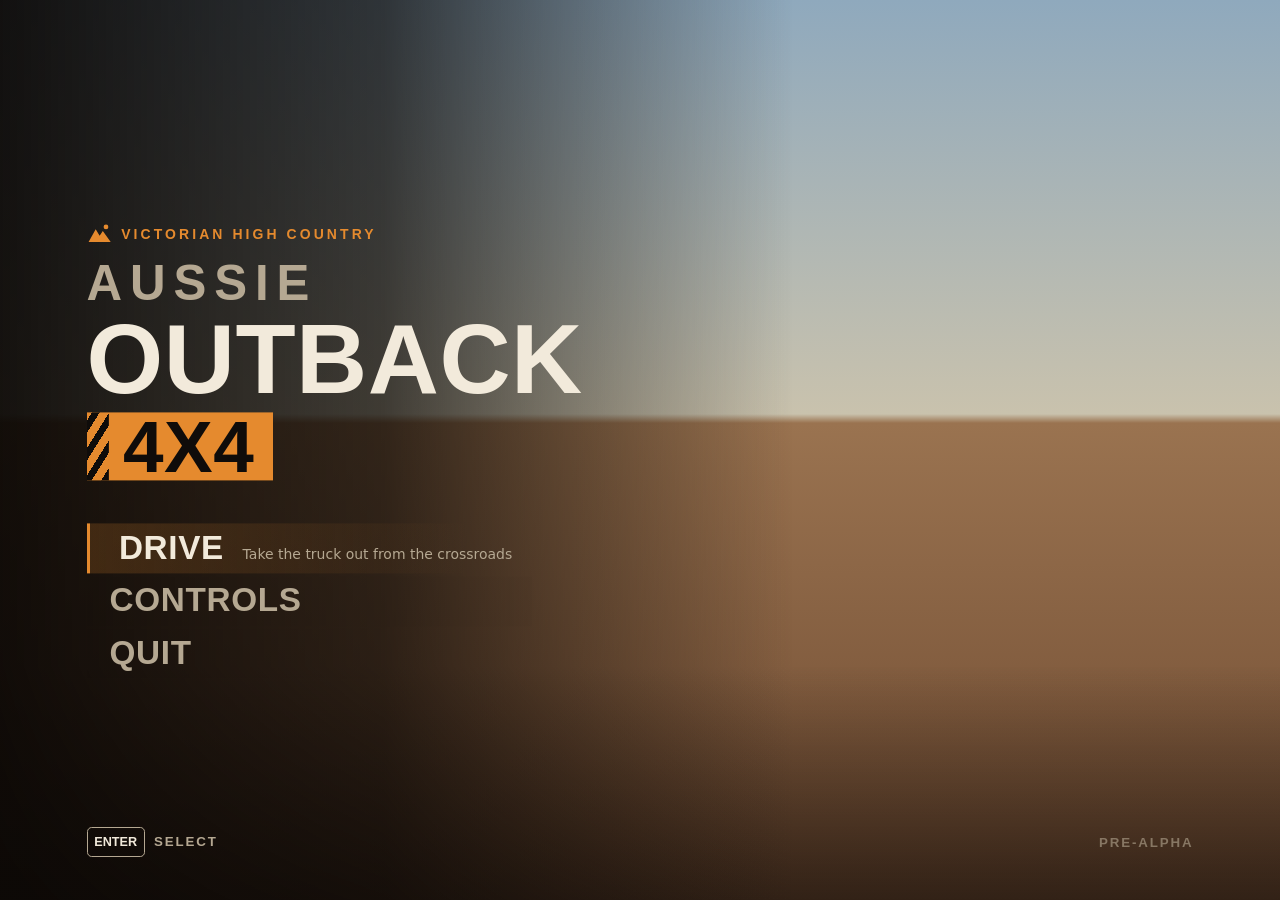
==== ui/index.html @ 50f2c8f3 "Start the Windows game from its program alone, and give the menus' clicks to the game Clicking Drive" ====
<!doctype html>
<html lang="en">
<meta charset="utf-8">
<meta name="viewport" content="width=device-width, initial-scale=1">
<title>Aussie Outback 4x4</title>
<link rel="stylesheet" href="ui.css">

<!-- The game's pages: one document, a section a screen, shown over the scene. The game says
     which screen there is and what the instruments read (ui.js, docs/ui.md). -->
<body data-screen="boot">

<!-- Along the top, over every screen: what is being downloaded, in a browser, where a map
     comes a part at a time. A line across the page that fills, and what it is of. -->
<div id="stream" hidden>
  <i id="stream-bar"></i>
  <p><span class="dot"></span><b id="stream-what"></b><span id="stream-much"></span></p>
</div>

<!-- The title: the game's name and its first menu, down the left, the truck behind. -->
<section class="screen" id="title">
  <div class="scrim scrim-left"></div>
  <div class="column">
    <p class="kicker"><svg class="mark" viewBox="0 0 32 32" aria-hidden="true"><path d="M2 26 L11 10 L16 18 L20 12 L30 26 Z"/><circle cx="24" cy="7" r="3"/></svg>Victorian High Country</p>
    <h1 class="wordmark"><span>Aussie</span><span>Outback</span><b>4x4</b></h1>
    <nav class="menu" data-menu="title">
      <button data-do="start"><span>Drive</span><small>Take the truck out from the crossroads</small></button>
      <button data-open="controls"><span>Controls</span><small>Keys, mouse and controller</small></button>
      <button data-do="quit"><span>Quit</span><small>Back to the desktop</small></button>
    </nav>
  </div>
  <footer class="hints"><span data-hint="accept">Select</span><span class="build">Pre-alpha</span></footer>
</section>

<!-- Driving: the instruments. -->
<section class="screen" id="drive">
  <aside class="panel where" id="where">
    <p class="kicker" id="where-mode">Free roam</p>
    <h2 id="where-title"></h2>
    <dl id="laps" hidden>
      <dt>Lap</dt><dd id="lap-count">1</dd>
      <dt>Time</dt><dd id="lap-time" class="big">-:--.---</dd>
      <dt>Last</dt><dd id="lap-last">-:--.---</dd>
      <dt>Best</dt><dd id="lap-best">-:--.---</dd>
    </dl>
  </aside>

  <aside class="marker" id="marker" hidden>
    <svg id="marker-arrow" viewBox="0 0 24 24" aria-hidden="true"><path d="M12 2 L20 20 L12 15 L4 20 Z"/></svg>
    <div><b id="marker-title"></b><span id="marker-distance"></span></div>
  </aside>
  <button class="banner" id="banner" hidden>
    <b id="banner-title"></b>
    <span><kbd id="banner-key">Enter</kbd><span id="banner-words">Hold to enter, or click here</span></span>
    <i id="banner-hold"></i>
  </button>

  <aside class="tilt" id="tilt">
    <figure>
      <div class="dial"><svg id="pitch-truck" viewBox="-50 -50 100 100" aria-hidden="true">
        <path d="M-34 6 L-34 -8 L-10 -8 L-4 -20 L16 -20 L22 -8 L34 -6 L34 6 Z"/>
        <circle cx="-20" cy="9" r="9"/><circle cx="20" cy="9" r="9"/></svg><i></i></div>
      <figcaption>Pitch <b id="pitch">0°</b></figcaption>
    </figure>
    <figure>
      <div class="dial"><svg id="roll-truck" viewBox="-50 -50 100 100" aria-hidden="true">
        <path d="M-20 4 L-20 -10 L-14 -24 L14 -24 L20 -10 L20 4 Z"/>
        <rect x="-28" y="-2" width="10" height="20" rx="3"/><rect x="18" y="-2" width="10" height="20" rx="3"/></svg><i></i></div>
      <figcaption>Roll <b id="roll">0°</b></figcaption>
    </figure>
  </aside>

  <aside class="dash" id="dash">
    <div class="lamps">
      <span id="lamp-abs">ABS</span><span id="lamp-tc">TC</span><span id="lamp-hdc">HDC</span>
    </div>
    <div class="readout">
      <div class="gear" id="gear">N</div>
      <div class="speed"><b id="speed">0</b><span>km/h</span></div>
    </div>
    <div class="revs" id="revs"></div>
    <div class="driveline" id="driveline">
      <span class="range"><i data-range="2H">2H</i><i data-range="4H">4H</i><i data-range="4L">4L</i></span>
      <span class="lock" id="lock-front">F diff</span>
      <span class="lock" id="lock-rear">R diff</span>
      <span class="lock" id="tyres">Tyres down</span>
    </div>
  </aside>
</section>

<!-- Paused. -->
<section class="screen" id="pause">
  <div class="scrim scrim-full"></div>
  <div class="column">
    <p class="kicker" id="pause-map"></p>
    <h1 class="heading">Paused</h1>
    <nav class="menu" data-menu="pause">
      <button data-do="resume"><span>Resume</span></button>
      <button data-do="restart"><span>Restart</span><small>Back to where this map starts</small></button>
      <button data-do="hub" id="pause-hub"><span>Back to the crossroads</span><small>Leave this map</small></button>
      <button data-open="controls"><span>Controls</span></button>
      <button data-do="title"><span>Quit to title</span></button>
    </nav>
  </div>
  <footer class="hints"><span data-hint="accept">Select</span><span data-hint="back">Resume</span></footer>
</section>

<!-- Stopped at a trailhead: its map, and what to drive it for. -->
<section class="screen" id="offer">
  <div class="scrim scrim-full"></div>
  <article class="card">
    <img class="art" id="offer-art" alt="">
    <p class="kicker">Trailhead</p>
    <h1 class="heading" id="offer-title"></h1>
    <p class="about" id="offer-about"></p>
    <dl class="facts">
      <div><dt>Track</dt><dd id="offer-kind">-</dd></div>
      <div><dt>Length</dt><dd id="offer-length">-</dd></div>
      <div><dt>Best lap</dt><dd id="offer-best">-:--.---</dd></div>
    </dl>
    <div id="offer-built">
      <div class="choice"><span>Time</span><nav class="chips" data-row id="offer-times"></nav></div>
      <div class="choice"><span>Weather</span><nav class="chips" data-row id="offer-weathers"></nav></div>
      <nav class="tiles" data-row data-first>
        <button data-do="roam"><span>Free roam</span><small>No clock. The track, and the bush round it, at your own pace.</small></button>
        <button data-do="laps"><span>Timed laps</span><small>From the start line, against your best.</small></button>
      </nav>
    </div>
    <p class="unbuilt" id="offer-unbuilt" hidden>This track is still being cut. Check back soon.</p>
    <nav class="menu small" data-menu="offer-leave">
      <button data-do="leave"><span>Drive on</span></button>
    </nav>
  </article>
  <footer class="hints"><span data-hint="accept">Select</span><span data-hint="back">Drive on</span></footer>
</section>

<!-- Keys and buttons: opened from the title and from the pause menu. -->
<section class="screen" id="controls">
  <div class="scrim scrim-full"></div>
  <article class="card wide">
    <p class="kicker">How to drive it</p>
    <h1 class="heading">Controls</h1>
    <table>
      <thead><tr><th></th><th>Keyboard and mouse</th><th>Controller</th></tr></thead>
      <tbody>
        <tr><td>Throttle, brake</td><td><kbd>W</kbd> <kbd>S</kbd></td><td><kbd>R2</kbd> <kbd>L2</kbd></td></tr>
        <tr><td>Steer</td><td><kbd>A</kbd> <kbd>D</kbd></td><td>Left stick</td></tr>
        <tr><td>Handbrake</td><td><kbd>Space</kbd></td><td><kbd>○</kbd></td></tr>
        <tr><td>Gear up, down</td><td><kbd>E</kbd> <kbd>Q</kbd></td><td><kbd>R1</kbd> <kbd>L1</kbd></td></tr>
        <tr><td>2H, 4H, 4L</td><td><kbd>T</kbd></td><td><kbd>□</kbd></td></tr>
        <tr><td>Diff locks</td><td><kbd>G</kbd></td><td><kbd>✕</kbd></td></tr>
        <tr><td>Air the tyres down, up</td><td><kbd>Y</kbd></td><td>D-pad up</td></tr>
        <tr><td>Look round</td><td>Click, then the mouse</td><td>Right stick</td></tr>
        <tr><td>Change view</td><td><kbd>C</kbd></td><td><kbd>Share</kbd></td></tr>
        <tr><td>Back on the track</td><td><kbd>R</kbd></td><td><kbd>△</kbd></td></tr>
        <tr><td>Pause</td><td><kbd>Esc</kbd></td><td><kbd>Options</kbd></td></tr>
      </tbody>
    </table>
    <nav class="menu small" data-menu="controls">
      <button data-close="controls"><span>Back</span></button>
    </nav>
  </article>
  <footer class="hints"><span data-hint="back">Back</span></footer>
</section>

<!-- A map being read. -->
<section class="screen" id="loading">
  <img class="art" id="loading-art" alt="">
  <div class="scrim scrim-left"></div>
  <div class="column">
    <p class="kicker" id="loading-kicker">Heading out to</p>
    <h1 class="heading" id="loading-title"></h1>
    <p class="facts-line" id="loading-facts"></p>
    <div class="tread"><i></i></div>
    <p class="tip"><b id="loading-tip-head">Bush sense</b><span id="loading-tip"></span></p>
  </div>
  <footer class="hints"><span class="build" id="loading-foot">Loading</span></footer>
</section>

<script src="ui.js"></script>
</body>
</html>
---- ui/ui.css ----
/* The game's pages: how each screen looks. Red earth, ochre and bone on warm black, set in a
   condensed road-sign face. Sizes are in rem, and a rem follows the window's height, so the
   instruments are the same share of the picture at any size. */
:root {
  --ink: #0f0c0a;
  --panel: rgba(17, 13, 10, 0.78);
  --bone: #f2eadb;
  --dust: #b5a892;
  --ochre: #e58a2e;
  --clay: #c2461f;
  --gum: #a9bda4;
  --line: rgba(242, 234, 219, 0.16);
  --sign: "Bahnschrift", "DIN Alternate", "Oswald", "Arial Narrow", "Segoe UI", sans-serif;
  --text: "Segoe UI", system-ui, -apple-system, "Helvetica Neue", sans-serif;
  font-size: clamp(11px, 1.48vh, 22px);
}

* { box-sizing: border-box; }
html, body { height: 100%; margin: 0; background: transparent; overflow: hidden; }
body {
  color: var(--bone);
  font: 400 1rem/1.45 var(--text);
  -webkit-font-smoothing: antialiased;
  user-select: none;
  cursor: default;
}
/* A browser with nothing under the pages: something to see them against. */
body.mock { background: linear-gradient(#8fa9bd 0%, #c9c2ad 46%, #9a7350 47%, #6e4a31 100%); }

h1, h2, p, dl, dd, figure { margin: 0; }
/* A button is never quite see-through: where the page shows nothing at all, a click goes to
   the game under it and not to the page. */
button { font: inherit; color: inherit; background: rgba(0, 0, 0, 0.02); border: 0; padding: 0; text-align: left; cursor: pointer; }
[hidden] { display: none !important; }

/* ---- Along the top: what is being downloaded. A line that fills, and a label under its
   right-hand end. Still while nothing is coming, and gone a moment after. */
#stream { position: fixed; left: 0; right: 0; top: 0; z-index: 10; pointer-events: none; }
#stream i { display: block; height: 0.45rem; width: 0; background: var(--ochre); transition: width 0.3s ease-out;
  box-shadow: 0 0 0.8rem rgba(229, 138, 46, 0.7); }
#stream.busy i { background: linear-gradient(90deg, var(--ochre) 0%, #ffd9a8 50%, var(--ochre) 100%) 0 0 / 14rem 100%;
  animation: flow 1.1s linear infinite; }
@keyframes flow { to { background-position: 14rem 0; } }
#stream p { position: absolute; right: 2.6rem; top: 1.1rem; display: flex; align-items: center; gap: 0.7rem; padding: 0.6rem 1.1rem;
  background: var(--panel); border-left: 0.3rem solid var(--ochre);
  font: 600 1rem/1 var(--sign); letter-spacing: 0.14em; text-transform: uppercase; color: var(--dust); }
#stream b { color: var(--bone); font-weight: 700; }
#stream .dot { width: 0.55rem; height: 0.55rem; border-radius: 50%; background: var(--dust); }
#stream.busy .dot { background: var(--ochre); animation: pulse 0.9s ease-in-out infinite; }
@keyframes pulse { 50% { opacity: 0.35; } }
/* On the loading screen the label is under the title, where it is looked for. */
body[data-screen="loading"] #stream p { right: auto; left: 6.5rem; top: auto; bottom: 3.2rem; position: fixed; background: none; padding: 0;
  font-size: 1rem; }

/* ---- Screens: one shown at a time, each fading in. */
.screen { position: fixed; inset: 0; display: none; }
body[data-screen="title"] #title,
body[data-screen="drive"] #drive,
body[data-screen="pause"] #pause,
body[data-screen="offer"] #offer,
body[data-screen="controls"] #controls,
body[data-screen="loading"] #loading { display: block; animation: arrive 0.28s ease-out both; }
@keyframes arrive { from { opacity: 0; } to { opacity: 1; } }
@media (prefers-reduced-motion: reduce) { * { animation: none !important; transition: none !important; } }
/* For a picture of a screen: nothing fades in. */
body.still * { animation: none !important; transition: none !important; }

.scrim { position: absolute; inset: 0; }
.scrim-left { background:
  linear-gradient(90deg, rgba(10, 7, 5, 0.94) 0%, rgba(10, 7, 5, 0.72) 30%, rgba(10, 7, 5, 0) 62%),
  linear-gradient(0deg, rgba(10, 7, 5, 0.6) 0%, rgba(10, 7, 5, 0) 26%); }
.scrim-full { background: rgba(10, 7, 5, 0.78); }

.column { position: absolute; left: 6.5rem; top: 50%; transform: translateY(-50%); width: min(44rem, 80vw); }

/* ---- Lettering. */
.kicker {
  font: 600 1.05rem/1 var(--sign); letter-spacing: 0.22em; text-transform: uppercase; color: var(--ochre);
  display: flex; align-items: center; gap: 0.7rem;
}
.mark { width: 1.9rem; height: 1.9rem; fill: var(--ochre); }
.heading {
  font: 700 4.6rem/0.95 var(--sign); font-stretch: 75%; letter-spacing: 0.01em; text-transform: uppercase;
  margin-top: 0.9rem;
}
.wordmark {
  font: 700 7.4rem/0.86 var(--sign); font-stretch: 75%; text-transform: uppercase; letter-spacing: 0.005em;
  margin: 1.2rem 0 3.2rem; display: grid; justify-items: start;
}
.wordmark span:first-child { font-size: 0.5em; letter-spacing: 0.16em; color: var(--dust); margin-bottom: 0.25em; }
/* The 4x4: a plate, with a strip of tread down its side. */
.wordmark b {
  margin-top: 0.14em; padding: 0.06em 0.26em 0.02em 0.5em; font-size: 0.74em; color: var(--ink);
  background:
    repeating-linear-gradient(-58deg, var(--ink) 0 0.09em, transparent 0.09em 0.2em) left / 0.3em 100% no-repeat,
    var(--ochre);
}

/* ---- Menus: a list down the page. The one in hand has the bar. */
.menu { display: grid; gap: 0.2rem; justify-items: start; }
.menu button {
  position: relative; display: flex; align-items: baseline; gap: 1.4rem;
  padding: 0.5rem 1.6rem 0.5rem 1.5rem; min-width: 22rem;
  border-left: 0.3rem solid transparent; transition: padding 0.12s ease-out, background 0.12s ease-out;
}
.menu button span { font: 700 2.5rem/1.1 var(--sign); font-stretch: 75%; text-transform: uppercase; letter-spacing: 0.02em; color: var(--dust); }
.menu button small { font-size: 1.05rem; color: var(--dust); opacity: 0; transition: opacity 0.12s; }
.menu button.held { border-left-color: var(--ochre); padding-left: 2.2rem;
  background: linear-gradient(90deg, rgba(229, 138, 46, 0.2), rgba(229, 138, 46, 0) 85%); }
.menu button.held span { color: var(--bone); }
.menu button.held small { opacity: 1; }
.menu.small { margin-top: 2rem; }
.menu.small button { min-width: 0; }
.menu.small button span { font-size: 1.6rem; }

/* What works the menu, along the bottom. */
.hints {
  position: absolute; left: 6.5rem; right: 6.5rem; bottom: 3.2rem; display: flex; gap: 2.4rem; align-items: center;
  font: 600 1rem/1 var(--sign); letter-spacing: 0.14em; text-transform: uppercase; color: var(--dust);
}
.hints span[data-hint]::before {
  content: attr(data-key); display: inline-grid; place-items: center; min-width: 2.1rem; height: 2.1rem;
  padding: 0 0.5rem; margin-right: 0.7rem; border: 1px solid var(--dust); border-radius: 0.35rem;
  color: var(--bone); letter-spacing: 0; font-size: 0.95rem;
}
body.pad .hints span[data-hint]::before { border-radius: 50%; padding: 0; }
.hints .build { margin-left: auto; opacity: 0.6; }

/* ---- Driving: panels in the corners, nothing in the middle of the road. */
.panel { background: var(--panel); border-left: 0.3rem solid var(--ochre); }
#drive .panel, .tilt, .dash, .marker, .banner { position: absolute; }

.where { left: 2.6rem; top: 2.4rem; padding: 1rem 1.5rem 1.1rem 1.3rem; min-width: 17rem; }
.where .kicker { font-size: 0.85rem; }
.where h2 { font: 700 1.75rem/1.15 var(--sign); font-stretch: 75%; text-transform: uppercase; margin-top: 0.35rem; }
.where dl { display: grid; grid-template-columns: auto 1fr; gap: 0.15rem 1.4rem; margin-top: 0.8rem; align-items: baseline;
  font-variant-numeric: tabular-nums; }
.where dt { font: 600 0.85rem/1 var(--sign); letter-spacing: 0.16em; text-transform: uppercase; color: var(--dust); }
.where dd { font: 600 1.3rem/1.25 var(--sign); text-align: right; }
.where dd.big { font-size: 2.3rem; font-weight: 700; }
.where dd.off { color: var(--clay); }

/* The way to the nearest trailhead: an arrow that turns to it, and how far. */
.marker { top: 2.4rem; left: 50%; transform: translateX(-50%); display: flex; align-items: center; gap: 0.9rem;
  padding: 0.55rem 1.3rem 0.55rem 0.9rem; background: var(--panel); border-bottom: 0.2rem solid var(--ochre); }
.marker svg { width: 1.9rem; height: 1.9rem; fill: var(--ochre); transition: transform 0.15s linear; }
.marker b { display: block; font: 700 1.2rem/1.1 var(--sign); font-stretch: 75%; text-transform: uppercase; letter-spacing: 0.03em; }
.marker span { font: 600 0.9rem/1 var(--sign); letter-spacing: 0.14em; color: var(--dust); }
/* In a trailhead's ring: what it leads to, and how to take it. The bar fills as the button
   is held. */
.banner { top: 2.4rem; left: 50%; transform: translateX(-50%); min-width: 26rem; padding: 0.9rem 1.8rem 1.1rem;
  text-align: center; background: var(--panel); border-top: 0.3rem solid var(--ochre); overflow: hidden; }
.banner b { display: block; font: 700 1.9rem/1.1 var(--sign); font-stretch: 75%; text-transform: uppercase; letter-spacing: 0.02em; }
.banner > span { display: inline-flex; align-items: center; gap: 0.6rem; margin-top: 0.5rem;
  font: 600 0.95rem/1 var(--sign); letter-spacing: 0.14em; text-transform: uppercase; color: var(--dust); }
.banner kbd { margin: 0; }
body.pad .banner kbd { border-radius: 50%; padding: 0; }
.banner i { position: absolute; left: 0; bottom: 0; height: 0.3rem; width: 0; background: var(--ochre); }
.banner:hover, .banner.over { background: rgba(60, 36, 16, 0.9); }

/* The inclinometer: the truck from the side and from behind, tipped as it is. */
.tilt { left: 2.6rem; bottom: 2.4rem; display: flex; gap: 1.1rem; }
.tilt figure { text-align: center; }
.dial { position: relative; width: 7.4rem; height: 7.4rem; border-radius: 50%; background: var(--panel);
  border: 1px solid var(--line); overflow: hidden; }
.dial svg { position: absolute; inset: 0.9rem; fill: var(--bone); transition: transform 0.12s linear; }
.dial i { position: absolute; left: 0.7rem; right: 0.7rem; top: 50%; border-top: 1px dashed var(--line); }
.tilt figure.steep .dial { border-color: var(--clay); }
.tilt figure.steep svg { fill: var(--clay); }
.tilt figcaption { margin-top: 0.45rem; font: 600 0.85rem/1 var(--sign); letter-spacing: 0.16em; text-transform: uppercase; color: var(--dust); }
.tilt figcaption b { color: var(--bone); font-variant-numeric: tabular-nums; margin-left: 0.3rem; }

/* The dashboard. */
.dash { right: 2.6rem; bottom: 2.4rem; width: 29rem; padding: 1rem 1.3rem 1.1rem; background: var(--panel);
  border-right: 0.3rem solid var(--ochre); }
.lamps { display: flex; gap: 0.5rem; justify-content: flex-end; height: 1.5rem; }
.lamps span { font: 700 0.8rem/1.5rem var(--sign); letter-spacing: 0.12em; padding: 0 0.55rem; color: rgba(242, 234, 219, 0.22);
  border: 1px solid var(--line); }
.lamps span.on { color: var(--ink); background: var(--ochre); border-color: var(--ochre); }
.readout { display: flex; align-items: flex-end; justify-content: space-between; margin-top: 0.2rem; }
.gear { width: 4.4rem; height: 4.4rem; display: grid; place-items: center; border: 0.18rem solid var(--bone);
  font: 700 3rem/1 var(--sign); margin-bottom: 0.7rem; }
.speed { text-align: right; line-height: 1; }
.speed b { font: 700 6.6rem/0.9 var(--sign); font-stretch: 75%; font-variant-numeric: tabular-nums; }
.speed span { display: block; font: 600 0.85rem/1 var(--sign); letter-spacing: 0.2em; text-transform: uppercase; color: var(--dust); margin-top: 0.2rem; }
/* The revs: a row of bars, the last few red. */
.revs { display: grid; grid-template-columns: repeat(28, 1fr); gap: 0.16rem; height: 1.1rem; margin-top: 0.9rem; }
.revs i { background: rgba(242, 234, 219, 0.14); transform: skewX(-14deg); }
.revs i.lit { background: var(--bone); }
.revs i.red { background: rgba(194, 70, 31, 0.36); }
.revs i.red.lit { background: var(--clay); }
.driveline { display: flex; gap: 0.45rem; margin-top: 0.9rem; flex-wrap: wrap; }
.driveline .range { display: flex; border: 1px solid var(--line); }
.driveline i { font: 700 0.95rem/1.7rem var(--sign); font-style: normal; padding: 0 0.6rem; color: rgba(242, 234, 219, 0.3); }
.driveline i.on { color: var(--ink); background: var(--bone); }
.driveline .lock { font: 600 0.8rem/1.7rem var(--sign); letter-spacing: 0.1em; text-transform: uppercase; padding: 0 0.6rem;
  color: rgba(242, 234, 219, 0.24); border: 1px solid var(--line); }
.driveline .lock.on { color: var(--ink); background: var(--gum); border-color: var(--gum); }

/* ---- Cards: the trailhead's offer, and the controls. */
.card { position: absolute; left: 50%; top: 50%; transform: translate(-50%, -50%); width: min(58rem, 88vw);
  padding: 2.2rem 3rem 2rem; background: rgba(17, 13, 10, 0.92); border-top: 0.35rem solid var(--ochre); }
/* A map's picture, across the top of its card. */
.card .art { display: block; width: calc(100% + 6rem); height: 13rem; margin: -2.2rem -3rem 1.6rem; object-fit: cover; }
.art.none { display: none; }
.card.wide { width: min(64rem, 92vw); }
.about { margin-top: 1rem; max-width: 46rem; font-size: 1.2rem; color: var(--dust); }
.facts { display: flex; gap: 3rem; margin-top: 1.7rem; padding: 1.1rem 0; border-top: 1px solid var(--line); border-bottom: 1px solid var(--line); }
.facts dt { font: 600 0.8rem/1 var(--sign); letter-spacing: 0.18em; text-transform: uppercase; color: var(--dust); }
.facts dd { font: 700 1.7rem/1.2 var(--sign); font-stretch: 75%; margin-top: 0.4rem; font-variant-numeric: tabular-nums; }
/* What a track is driven in: a row of choices, one of them picked. */
.choice { display: flex; align-items: center; gap: 1.4rem; margin-top: 1.1rem; }
.choice > span { width: 6.5rem; font: 600 0.8rem/1 var(--sign); letter-spacing: 0.18em; text-transform: uppercase; color: var(--dust); }
.chips { display: flex; gap: 0.5rem; }
.chips button { padding: 0.5rem 1.1rem; border: 1px solid var(--line);
  font: 700 1.15rem/1 var(--sign); font-stretch: 75%; letter-spacing: 0.06em; text-transform: uppercase; color: var(--dust); }
.chips button.picked { color: var(--ink); background: var(--bone); border-color: var(--bone); }
.chips button.held { border-color: var(--ochre); box-shadow: 0 0 0 0.12rem var(--ochre); }
.tiles { display: grid; grid-template-columns: 1fr 1fr; gap: 1.1rem; margin-top: 1.6rem; }
.tiles button { padding: 1.4rem 1.5rem 1.5rem; border: 1px solid var(--line); border-bottom: 0.3rem solid transparent;
  transition: background 0.12s, border-color 0.12s, transform 0.12s; }
.tiles button span { display: block; font: 700 2.3rem/1 var(--sign); font-stretch: 75%; text-transform: uppercase; color: var(--dust); }
.tiles button small { display: block; margin-top: 0.6rem; font-size: 1.05rem; color: var(--dust); }
.tiles button.held { background: rgba(229, 138, 46, 0.16); border-color: var(--ochre); transform: translateY(-0.15rem); }
.tiles button.held span { color: var(--bone); }
.unbuilt { margin-top: 1.8rem; padding: 1.2rem 1.4rem; border: 1px dashed var(--line); font-size: 1.2rem; color: var(--dust); }

table { width: 100%; border-collapse: collapse; margin-top: 1.6rem; font-size: 1.1rem; }
th { text-align: left; padding: 0 0 0.7rem; font: 600 0.8rem/1 var(--sign); letter-spacing: 0.18em; text-transform: uppercase; color: var(--dust); }
td { padding: 0.48rem 0; border-top: 1px solid var(--line); }
td:first-child { color: var(--dust); width: 34%; }
kbd { display: inline-grid; place-items: center; min-width: 2rem; height: 1.9rem; padding: 0 0.5rem; margin-right: 0.2rem;
  font: 600 0.95rem/1 var(--text); color: var(--bone); border: 1px solid var(--dust); border-radius: 0.3rem; }

/* ---- Loading: nothing under it, so it is its own picture: the map's, drifting slowly, or
   failing that the lines of a map. */
#loading { overflow: hidden; background:
  radial-gradient(120% 90% at 78% 30%, rgba(194, 70, 31, 0.34), transparent 60%),
  repeating-radial-gradient(circle at 82% 24%, transparent 0 2.6rem, rgba(242, 234, 219, 0.045) 2.6rem 2.7rem),
  var(--ink); }
#loading .art { position: absolute; inset: 0; width: 100%; height: 100%; object-fit: cover;
  animation: drift 24s ease-out both; }
@keyframes drift { from { transform: scale(1.02); } to { transform: scale(1.16) translate(-1.5%, -1%); } }
#loading .scrim-left { background:
  linear-gradient(90deg, rgba(10, 7, 5, 0.96) 0%, rgba(10, 7, 5, 0.8) 34%, rgba(10, 7, 5, 0.1) 72%),
  linear-gradient(0deg, rgba(10, 7, 5, 0.85) 0%, rgba(10, 7, 5, 0) 30%); }
#loading .heading { font-size: 6rem; }
.facts-line { margin-top: 1rem; font: 600 1.05rem/1 var(--sign); letter-spacing: 0.2em; text-transform: uppercase; color: var(--dust); }
.tread { width: 22rem; height: 0.7rem; margin-top: 2.2rem; overflow: hidden; background: rgba(242, 234, 219, 0.1); }
.tread i { display: block; height: 100%; width: 200%;
  background: repeating-linear-gradient(-58deg, var(--ochre) 0 0.5rem, transparent 0.5rem 1rem);
  animation: roll 0.7s linear infinite; }
@keyframes roll { to { transform: translateX(-1.18rem); } }
#loading.stuck .tread { visibility: hidden; }
.tip { margin-top: 2rem; max-width: 34rem; padding-left: 1.1rem; border-left: 0.2rem solid var(--ochre); font-size: 1.15rem; color: var(--bone); }
.tip b { display: block; margin-bottom: 0.3rem; font: 600 0.8rem/1 var(--sign); letter-spacing: 0.2em; text-transform: uppercase; color: var(--ochre); }
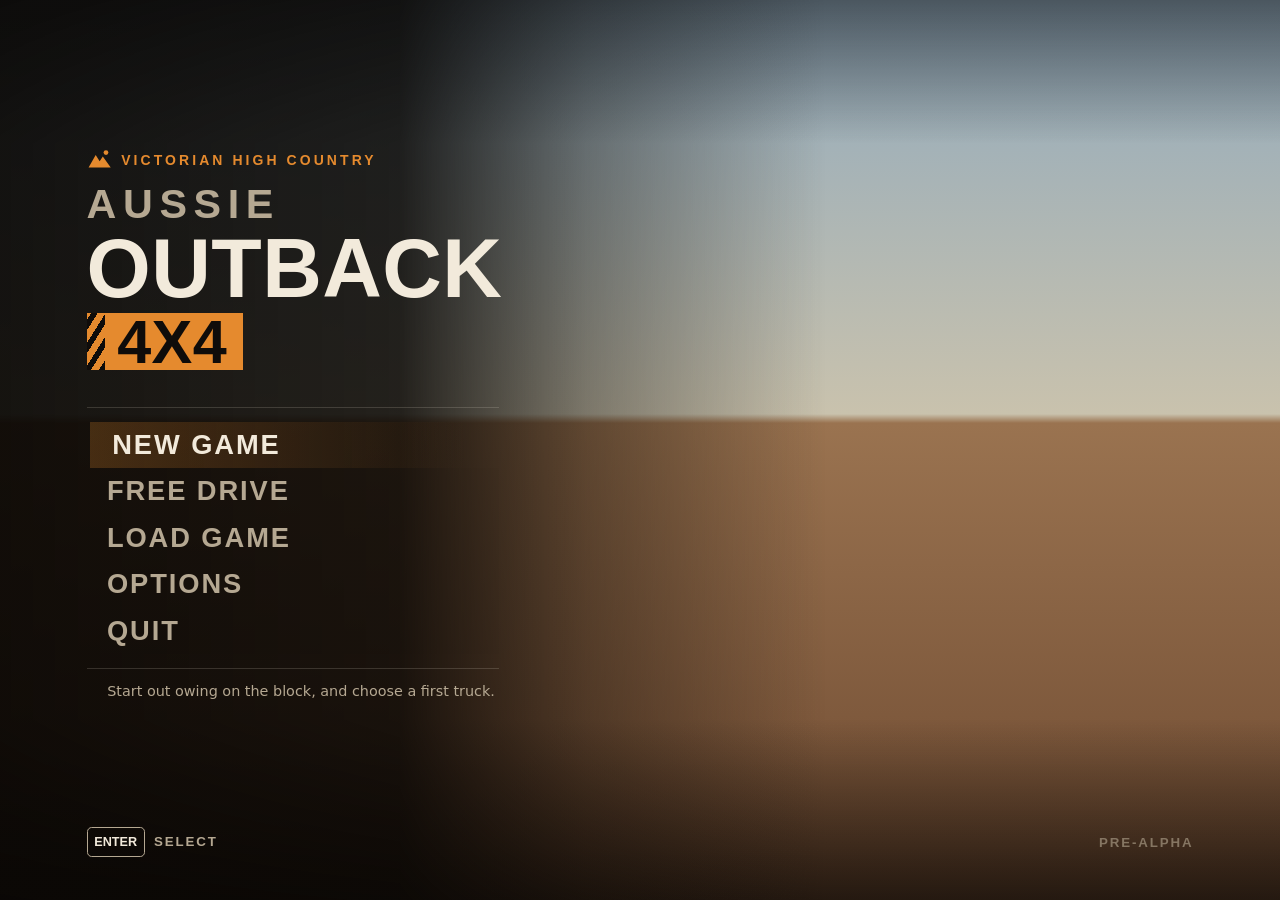
==== commit 8b4bd30d: "Pages: the main menu, the kept games, options in tabs, the showroom and the loading screen The pages" ====
--- a/ui/index.html
+++ b/ui/index.html
@@ -9,6 +9,63 @@
      which screen there is and what the instruments read (ui.js, docs/ui.md). -->
 <body data-screen="boot">
 
+<!-- The icons, drawn once and used by name (`<use href="#class-3">`): a truck of each class
+     from the side, a medal, and each weather. Each is one colour, the colour of what it is
+     used in. -->
+<svg class="sprite" aria-hidden="true" width="0" height="0">
+  <!-- Class 1, paddock bashers: a short tray-back ute. -->
+  <symbol id="class-1" viewBox="0 0 64 32">
+    <path fill-rule="evenodd" d="M4 15 H29 V8 H31 V7 H42 L46 14 H57 Q59 14 59 16 V21 H4 Z M33 9 H41 L44 14 H33 Z"/>
+    <circle cx="15" cy="23" r="5"/><circle cx="49" cy="23" r="5"/>
+  </symbol>
+  <!-- Class 2, old tourers: a square wagon with a spare on its back door. -->
+  <symbol id="class-2" viewBox="0 0 64 32">
+    <path fill-rule="evenodd" d="M7 6 H44 L47 13 H57 Q59 13 59 15 V21 H7 Z M10 8 H24 V13 H10 Z M26 8 H43 L45 13 H26 Z"/>
+    <circle cx="4" cy="14" r="3.6"/><circle cx="17" cy="23" r="5"/><circle cx="49" cy="23" r="5"/>
+  </symbol>
+  <!-- Class 3, workhorses: a dual-cab ute. -->
+  <symbol id="class-3" viewBox="0 0 64 32">
+    <path fill-rule="evenodd" d="M4 13 H22 L25 6 H40 L47 13 L57 14 Q60 14.5 60 17 V21 H4 Z M26.2 8 H32 V13 H24.2 Z M34 8 H39.4 L44.4 13 H34 Z"/>
+    <circle cx="15" cy="23" r="5"/><circle cx="50" cy="23" r="5"/>
+  </symbol>
+  <!-- Class 4, built tourers: a lifted wagon with a rack and a bar. -->
+  <symbol id="class-4" viewBox="0 0 64 32">
+    <path fill-rule="evenodd" d="M6 5 H42 L47 12 H56 Q58 12 58 14 V19 H6 Z M9 7 H22 V12 H9 Z M24 7 H41 L44.5 12 H24 Z"/>
+    <path d="M8 1.6 H41 V3 H38 V5 H36.6 V3 H12.4 V5 H11 V3 H8 Z M59.4 10 H61.4 V19.5 H57 V17.5 H59.4 Z M45.2 3 H46.6 V11 H45.2 Z"/>
+    <circle cx="17" cy="23" r="6.2"/><circle cx="48" cy="23" r="6.2"/>
+  </symbol>
+  <!-- Class 5, the top end: a long, wide desert truck. -->
+  <symbol id="class-5" viewBox="0 0 64 32">
+    <path fill-rule="evenodd" d="M1 12 H24 L28 5 H42 L49 12 L60 13 Q63 13.5 63 16 V20 H1 Z M29.6 7 H35 V12 H26.8 Z M37 7 H41 L46 12 H37 Z"/>
+    <path d="M30 2.6 H40 V4 H30 Z"/>
+    <circle cx="13" cy="23" r="6.8"/><circle cx="51" cy="23" r="6.8"/>
+  </symbol>
+  <symbol id="medal" viewBox="0 0 24 24">
+    <path d="M6.5 1.5 H10.5 L12 6 L13.5 1.5 H17.5 L14.6 10 H9.4 Z"/>
+    <path fill-rule="evenodd" d="M12 9 A6.8 6.8 0 1 0 12 22.6 A6.8 6.8 0 1 0 12 9 Z M12 11.4 A4.4 4.4 0 1 1 12 20.2 A4.4 4.4 0 1 1 12 11.4 Z"/>
+    <circle cx="12" cy="15.8" r="2.6"/>
+  </symbol>
+  <symbol id="sky-clear" viewBox="0 0 24 24">
+    <circle cx="12" cy="12" r="4.6"/>
+    <path fill="none" stroke="currentColor" stroke-width="1.9" stroke-linecap="round" d="M12 2 V4.6 M12 19.4 V22 M2 12 H4.6 M19.4 12 H22 M4.9 4.9 L6.8 6.8 M17.2 17.2 L19.1 19.1 M4.9 19.1 L6.8 17.2 M17.2 6.8 L19.1 4.9"/>
+  </symbol>
+  <symbol id="sky-fair" viewBox="0 0 24 24">
+    <circle cx="8.4" cy="8.2" r="3.6"/>
+    <path fill="none" stroke="currentColor" stroke-width="1.7" stroke-linecap="round" d="M8.4 1.6 V2.8 M1.8 8.2 H3 M3.7 3.5 L4.6 4.4 M13.1 3.5 L12.2 4.4"/>
+    <path d="M8.2 21 A4.3 4.3 0 0 1 8.6 12.4 A5.6 5.6 0 0 1 19.2 13.8 A3.7 3.7 0 0 1 18.6 21 Z"/>
+  </symbol>
+  <symbol id="sky-overcast" viewBox="0 0 24 24">
+    <path d="M6.4 19.5 A5 5 0 0 1 6.9 9.5 A6.6 6.6 0 0 1 19.4 11.2 A4.2 4.2 0 0 1 18.7 19.5 Z"/>
+  </symbol>
+  <symbol id="sky-storm" viewBox="0 0 24 24">
+    <path d="M6.4 15 A5 5 0 0 1 6.9 5 A6.6 6.6 0 0 1 19.4 6.7 A4.2 4.2 0 0 1 18.7 15 Z"/>
+    <path fill="none" stroke="currentColor" stroke-width="1.9" stroke-linecap="round" d="M8 17.6 L6.6 21.6 M12.4 17.6 L11 21.6 M16.8 17.6 L15.4 21.6"/>
+  </symbol>
+  <symbol id="moon" viewBox="0 0 24 24">
+    <path d="M14.5 2.5 A9.6 9.6 0 1 0 21.5 16.2 A7.6 7.6 0 0 1 14.5 2.5 Z"/>
+  </symbol>
+</svg>
+
 <!-- Along the top, over every screen: what is being downloaded, in a browser, where a map
      comes a part at a time. A line across the page that fills, and what it is of. -->
 <div id="stream" hidden>
@@ -16,16 +73,20 @@
   <p><span class="dot"></span><b id="stream-what"></b><span id="stream-much"></span></p>
 </div>
 
-<!-- The title: the game's name and its first menu, down the left, the truck behind. -->
+<!-- The title: the game's name and its first menu, down a rail on the left, the bush behind. -->
 <section class="screen" id="title">
-  <div class="scrim scrim-left"></div>
-  <div class="column">
-    <p class="kicker"><svg class="mark" viewBox="0 0 32 32" aria-hidden="true"><path d="M2 26 L11 10 L16 18 L20 12 L30 26 Z"/><circle cx="24" cy="7" r="3"/></svg>Victorian High Country</p>
-    <h1 class="wordmark"><span>Aussie</span><span>Outback</span><b>4x4</b></h1>
-    <nav class="menu" data-menu="title">
-      <button data-do="start"><span>Drive</span><small>Take the truck out from the crossroads</small></button>
-      <button data-open="controls"><span>Controls</span><small>Keys, mouse and controller</small></button>
-      <button data-do="quit"><span>Quit</span><small>Back to the desktop</small></button>
+  <div class="scrim scrim-title"></div>
+  <div class="rail">
+    <header>
+      <p class="kicker"><svg class="mark" viewBox="0 0 32 32" aria-hidden="true"><path d="M2 26 L11 10 L16 18 L20 12 L30 26 Z"/><circle cx="24" cy="7" r="3"/></svg>Victorian High Country</p>
+      <h1 class="wordmark"><span>Aussie</span><span>Outback</span><b>4x4</b></h1>
+    </header>
+    <nav class="menu main" data-menu="title">
+      <button data-open="newgame"><span>New game</span><small>Start out owing on the block, and choose a first truck.</small></button>
+      <button data-do="free_page"><span>Free drive</span><small>Any truck, anywhere. Nothing is owed and nothing is kept.</small></button>
+      <button data-open="loadgame"><span>Load game</span><small>Go on with a game you have begun.</small></button>
+      <button data-open="controls"><span>Options</span><small>Controls, sound and display.</small></button>
+      <button data-do="quit"><span>Quit</span><small>Back to the desktop.</small></button>
     </nav>
   </div>
   <footer class="hints"><span data-hint="accept">Select</span><span class="build">Pre-alpha</span></footer>
@@ -38,10 +99,18 @@
     <h2 id="where-title"></h2>
     <dl id="laps" hidden>
       <dt>Lap</dt><dd id="lap-count">1</dd>
-      <dt>Time</dt><dd id="lap-time" class="big">-:--.---</dd>
+      <dt class="keep">Time</dt><dd id="lap-time" class="big keep">-:--.---</dd>
       <dt>Last</dt><dd id="lap-last">-:--.---</dd>
       <dt>Best</dt><dd id="lap-best">-:--.---</dd>
     </dl>
+    <!-- Against the clock: each medal's time, and how far ahead of it or behind the lap is. -->
+    <ul class="targets" id="targets" hidden>
+      <li class="gold" data-medal="gold"><svg aria-hidden="true"><use href="#medal"/></svg><b>-:--.-</b><span>-</span></li>
+      <li class="silver" data-medal="silver"><svg aria-hidden="true"><use href="#medal"/></svg><b>-:--.-</b><span>-</span></li>
+      <li class="bronze" data-medal="bronze"><svg aria-hidden="true"><use href="#medal"/></svg><b>-:--.-</b><span>-</span></li>
+    </ul>
+    <!-- What has been found and is in the truck, to be taken back to the shed. -->
+    <p class="haul" id="haul" hidden><i></i><b id="haul-count">0</b><span id="haul-words">in the tray</span></p>
   </aside>
 
   <aside class="marker" id="marker" hidden>
@@ -85,20 +154,72 @@
       <span class="lock" id="tyres">Tyres down</span>
     </div>
   </aside>
-</section>
-
-<!-- Paused. -->
+
+  <!-- On foot, the detector: how strong its signal is, and what is in the hand. -->
+  <aside class="detector" id="detector" hidden>
+    <p><span>Detector</span><b id="detector-hand"></b></p>
+    <div class="meter"><i id="detector-bar"></i></div>
+    <p class="detector-tip" id="detector-tip"></p>
+  </aside>
+
+  <!-- Out of the truck, on foot: what the button does. -->
+  <aside class="foot" id="foot" hidden>
+    <span id="foot-does"><kbd id="foot-key">E</kbd><span id="foot-use">Use</span></span>
+    <span id="foot-swaps"><kbd id="foot-swap-key">Q</kbd><span id="foot-swap">Empty hands</span></span>
+    <span id="foot-drops"><kbd id="foot-drop-key">G</kbd><span id="foot-drop">Put down</span></span>
+    <span id="foot-in"><kbd id="foot-hold">Hold E</kbd>Get in the truck</span>
+  </aside>
+
+  <!-- The map, small, about where the truck is: north up, the truck's arrow in its middle. -->
+  <aside class="minimap" id="minimap" hidden>
+    <div class="minimap-chart" id="minimap-chart"></div>
+    <i class="ghost bronze" data-medal="bronze" hidden></i><i class="ghost silver" data-medal="silver" hidden></i><i class="ghost gold" data-medal="gold" hidden></i>
+    <svg class="minimap-arrow" id="minimap-arrow" viewBox="0 0 24 24" aria-hidden="true"><path d="M12 2 L20 21 L12 16 L4 21 Z"/></svg>
+    <b>N</b>
+  </aside>
+
+  <!-- On a screen that is touched: what a keyboard or a controller would do. A thumb on the
+       left steers, by how far it is slid from where it came down; the right has the pedals;
+       the rest are along the edges. -->
+  <div class="thumbs" id="touch">
+    <!-- On foot, a finger dragged anywhere else looks round. -->
+    <div class="look" id="touch-look"></div>
+    <div class="steer" id="touch-steer"><i></i><span id="touch-steer-words">Steer</span></div>
+    <div class="pedals">
+      <b class="pedal brake" data-pedal="brake">Brake</b>
+      <b class="pedal gas" data-pedal="gas">Gas</b>
+    </div>
+    <div class="taps left">
+      <b data-say="do pause">Pause</b>
+      <b data-key="KeyC">View</b>
+      <b data-key="KeyR">Reset</b>
+      <b data-key="KeyE" id="touch-use">Get out</b>
+    </div>
+    <div class="taps right">
+      <b data-key="KeyT">4WD</b>
+      <b data-key="KeyG">Diff</b>
+      <b data-key="KeyY">Tyres</b>
+      <b data-key="Space">Hand<br>brake</b>
+    </div>
+  </div>
+</section>
+
+<!-- Paused: a short menu down the same rail as the main menu's. What the game is made of
+     (the garage, the calendar, the shops) is out in it, not here. -->
 <section class="screen" id="pause">
-  <div class="scrim scrim-full"></div>
-  <div class="column">
-    <p class="kicker" id="pause-map"></p>
-    <h1 class="heading">Paused</h1>
-    <nav class="menu" data-menu="pause">
-      <button data-do="resume"><span>Resume</span></button>
-      <button data-do="restart"><span>Restart</span><small>Back to where this map starts</small></button>
-      <button data-do="hub" id="pause-hub"><span>Back to the crossroads</span><small>Leave this map</small></button>
-      <button data-open="controls"><span>Controls</span></button>
-      <button data-do="title"><span>Quit to title</span></button>
+  <div class="scrim scrim-title"></div>
+  <div class="rail">
+    <header>
+      <p class="kicker" id="pause-map"></p>
+      <h1 class="heading">Paused</h1>
+    </header>
+    <nav class="menu main" data-menu="pause">
+      <button data-do="resume"><span>Resume</span><small>Back to the driving.</small></button>
+      <button data-do="restart" id="pause-restart"><span>Restart</span><small>From the start of this run.</small></button>
+      <button data-open="map" id="pause-chart"><span>Map</span><small>Where you are, and the way to everything.</small></button>
+      <button data-do="hub" id="pause-hub"><span>Back to the Crossroads</span><small>Leave this track and go home.</small></button>
+      <button data-open="controls"><span>Options</span><small>Controls, sound and display.</small></button>
+      <button data-do="title" id="pause-title"><span>Quit to main menu</span><small>The game is kept as you play.</small></button>
     </nav>
   </div>
   <footer class="hints"><span data-hint="accept">Select</span><span data-hint="back">Resume</span></footer>
@@ -109,20 +230,30 @@
   <div class="scrim scrim-full"></div>
   <article class="card">
     <img class="art" id="offer-art" alt="">
-    <p class="kicker">Trailhead</p>
+    <p class="kicker" id="offer-kicker">Trailhead</p>
     <h1 class="heading" id="offer-title"></h1>
     <p class="about" id="offer-about"></p>
     <dl class="facts">
       <div><dt>Track</dt><dd id="offer-kind">-</dd></div>
       <div><dt>Length</dt><dd id="offer-length">-</dd></div>
-      <div><dt>Best lap</dt><dd id="offer-best">-:--.---</dd></div>
+      <div id="offer-best-fact"><dt>Best lap</dt><dd id="offer-best">-:--.---</dd></div>
     </dl>
     <div id="offer-built">
-      <div class="choice"><span>Time</span><nav class="chips" data-row id="offer-times"></nav></div>
-      <div class="choice"><span>Weather</span><nav class="chips" data-row id="offer-weathers"></nav></div>
-      <nav class="tiles" data-row data-first>
+      <div id="offer-timed">
+        <div class="choice"><span id="offer-class-label">Class</span><nav class="chips classes" data-row id="offer-classes"></nav><b class="chosen" id="offer-class"></b></div>
+        <div class="medals" id="offer-medals">
+          <div class="bronze" data-medal="bronze"><svg aria-hidden="true"><use href="#medal"/></svg><p><b>-:--.-</b><span></span></p></div>
+          <div class="silver" data-medal="silver"><svg aria-hidden="true"><use href="#medal"/></svg><p><b>-:--.-</b><span></span></p></div>
+          <div class="gold" data-medal="gold"><svg aria-hidden="true"><use href="#medal"/></svg><p><b>-:--.-</b><span></span></p></div>
+          <small id="offer-medals-note"></small>
+        </div>
+      </div>
+      <div class="choice" id="offer-time-row"><span>Time</span><nav class="chips" data-row id="offer-times"></nav></div>
+      <div class="choice" id="offer-weather-row"><span>Weather</span><nav class="chips" data-row id="offer-weathers"></nav></div>
+      <nav class="tiles three" data-row data-first>
         <button data-do="roam"><span>Free roam</span><small>No clock. The track, and the bush round it, at your own pace.</small></button>
-        <button data-do="laps"><span>Timed laps</span><small>From the start line, against your best.</small></button>
+        <button data-do="practice"><span>Practice</span><small>Against the clock, lap after lap. Nothing at stake.</small></button>
+        <button data-do="timed"><span>Timed run</span><small>One lap that counts: a medal, and its purse in gold.</small></button>
       </nav>
     </div>
     <p class="unbuilt" id="offer-unbuilt" hidden>This track is still being cut. Check back soon.</p>
@@ -133,31 +264,348 @@
   <footer class="hints"><span data-hint="accept">Select</span><span data-hint="back">Drive on</span></footer>
 </section>
 
+<!-- Stopped in the shed's bay: the day's end, and the chest. -->
+<section class="screen" id="shed">
+  <div class="scrim scrim-full"></div>
+  <article class="card">
+    <p class="kicker">The Crossroads &nbsp;·&nbsp; Day <span id="shed-day">1</span></p>
+    <h1 class="heading">The Shed</h1>
+    <p class="about">Tin roof, a bunk, and a chest for the gold. Get out, carry what is in the tray to the chest,
+      and sleep till morning: the gold in the ground is somewhere else every time you go out.</p>
+    <dl class="facts">
+      <div><dt>In the tray</dt><dd id="shed-tray">-</dd></div>
+      <div><dt>In the chest</dt><dd id="shed-chest">-</dd></div>
+      <div><dt>In hand</dt><dd id="shed-money">$0</dd></div>
+      <div><dt>Day</dt><dd id="shed-day-2">1</dd></div>
+    </dl>
+    <nav class="tiles" data-row data-first>
+      <button data-do="sleep" id="shed-sleep"><span>Sleep till morning</span><small>The day ends. The game is saved, and it is half past six tomorrow.</small></button>
+      <button data-do="walk"><span>Get out</span><small>On foot. Hold the same button beside the truck to get back in.</small></button>
+    </nav>
+    <nav class="menu small row" data-row id="shed-yard" hidden>
+      <button data-do="garage"><span>Garage</span><small>Your trucks: take one out, or sell one</small></button>
+    </nav>
+    <nav class="menu small row" data-menu="shed-leave" data-row>
+      <button data-do="leave"><span>Drive on</span></button>
+      <button data-open="calendar"><span>Calendar</span></button>
+    </nav>
+  </article>
+  <footer class="hints"><span data-hint="accept">Select</span><span data-hint="back">Drive on</span></footer>
+</section>
+
+<!-- Stopped at the gold buyer's in town: what is in the tray is weighed and sold. -->
+<section class="screen" id="buyer">
+  <div class="scrim scrim-full"></div>
+  <article class="card">
+    <p class="kicker"><span id="buyer-town">Town</span> &nbsp;·&nbsp; Day <span id="buyer-day">1</span></p>
+    <h1 class="heading">Gold Buyer</h1>
+    <p class="about" id="buyer-about">Gold bought by weight, for cash. What is lying in the tray of your truck is put
+      on the scales: what bounced out on the way in is still out there on the track.</p>
+    <dl class="facts">
+      <div><dt>In the tray</dt><dd id="buyer-tray">-</dd></div>
+      <div><dt>Paying</dt><dd id="buyer-rate">-</dd></div>
+      <div><dt>For the lot</dt><dd id="buyer-pays">-</dd></div>
+      <div><dt>In hand</dt><dd id="buyer-money">$0</dd></div>
+    </dl>
+    <nav class="tiles" data-row data-first>
+      <button data-do="sell" id="buyer-sell"><span>Sell the lot</span><small id="buyer-sell-words">Everything in the tray, weighed and paid for.</small></button>
+      <button data-do="walk"><span>Get out</span><small>On foot. Hold the same button beside the truck to get back in.</small></button>
+    </nav>
+    <nav class="menu small" data-menu="buyer-leave">
+      <button data-do="leave"><span>Drive on</span></button>
+    </nav>
+  </article>
+  <footer class="hints"><span data-hint="accept">Select</span><span data-hint="back">Drive on</span></footer>
+</section>
+
+<!-- Asleep: the night goes by. -->
+<!-- Money and trucks: the start of a story, the trucks owned, the auto shop, the used yard
+     and the bank. The truck in hand stands in the showroom behind the page, and is seen:
+     the page is its edges. What it is is down the side, the trucks to choose from are a
+     strip along the bottom, and under them is the name of the one in hand. -->
+<section class="screen" id="yard">
+  <div class="show-shade"></div>
+  <img class="show-flat" id="yard-car" alt="">
+  <header class="show-top">
+    <div>
+      <p class="kicker" id="yard-kicker"></p>
+      <h1 class="show-title" id="yard-title"></h1>
+      <p class="show-about" id="yard-about"></p>
+    </div>
+    <dl class="show-money" id="yard-facts"></dl>
+  </header>
+  <aside class="show-side">
+    <dl class="show-spec" id="yard-spec"></dl>
+    <div class="show-rows" id="yard-rows"></div>
+  </aside>
+  <div class="show-foot">
+    <p class="yard-said" id="yard-said"></p>
+    <nav class="lot" data-row id="yard-lot"></nav>
+    <p class="show-name"><b id="yard-name"></b><span id="yard-detail"></span></p>
+    <div class="show-bar">
+      <nav class="show-acts" data-row id="yard-acts"></nav>
+      <nav class="show-tabs" data-row id="yard-tabs"></nav>
+    </div>
+  </div>
+</section>
+
+<section class="screen" id="sleep">
+  <div class="night">
+    <p class="kicker">Night at the Crossroads</p>
+    <h1 class="heading">Day <span id="sleep-day">2</span></h1>
+    <p class="facts-line">Half past six &nbsp;·&nbsp; saved</p>
+  </div>
+</section>
+
+<!-- On a track, before a timed run or practice: the class, the times to beat and who set them.
+     Down the left; the truck stands at the line behind it, the view going round it. -->
+<section class="screen" id="lineup">
+  <div class="scrim scrim-left"></div>
+  <div class="column lineup">
+    <p class="kicker"><svg class="mark class-mark" aria-hidden="true"><use id="lineup-icon" href="#class-1"/></svg><span id="lineup-kicker"></span></p>
+    <h1 class="heading" id="lineup-title"></h1>
+    <p class="facts-line" id="lineup-sky"></p>
+    <p class="about" id="lineup-about"></p>
+    <p class="label">The times to beat &nbsp;·&nbsp; choose a driver to watch their run</p>
+    <nav class="rivals" data-menu="lineup-rivals">
+      <button class="gold" data-do="watch2" data-medal="gold"><svg aria-hidden="true"><use href="#medal"/></svg><i></i><span><b></b><small></small></span><em></em><strong></strong></button>
+      <button class="silver" data-do="watch1" data-medal="silver"><svg aria-hidden="true"><use href="#medal"/></svg><i></i><span><b></b><small></small></span><em></em><strong></strong></button>
+      <button class="bronze" data-do="watch0" data-medal="bronze"><svg aria-hidden="true"><use href="#medal"/></svg><i></i><span><b></b><small></small></span><em></em><strong></strong></button>
+    </nav>
+    <nav class="tiles" data-row data-first>
+      <button data-do="go"><span>Start</span><small id="lineup-go"></small></button>
+      <button data-do="roam"><span>Free roam</span><small>Leave the clock. Drive on from here at your own pace.</small></button>
+    </nav>
+    <nav class="menu small" data-menu="lineup-leave">
+      <button data-do="hub"><span>Back to the crossroads</span></button>
+    </nav>
+  </div>
+  <footer class="hints"><span data-hint="accept">Select</span></footer>
+</section>
+
+<!-- Another driver's run, watched: bars above and below, who it is, and their clock. -->
+<section class="screen" id="watch">
+  <div class="bars"><i></i><i></i></div>
+  <aside class="watching">
+    <p class="kicker" id="watch-kicker">Watching</p>
+    <h2 id="watch-name"></h2>
+    <p class="facts-line" id="watch-truck"></p>
+    <p class="clock"><b id="watch-clock">0:00.0</b><span id="watch-time"></span></p>
+  </aside>
+  <nav class="skipper" data-menu="watch">
+    <button data-do="skip"><kbd id="watch-key">Enter</kbd><span>Skip</span></button>
+  </nav>
+</section>
+
+<!-- A timed run is over: its time, its medal, and what it paid. -->
+<section class="screen" id="result">
+  <div class="scrim scrim-full"></div>
+  <article class="card">
+    <p class="kicker"><svg class="mark class-mark" aria-hidden="true"><use id="result-icon" href="#class-1"/></svg><span id="result-kicker"></span></p>
+    <div class="outcome" id="result-outcome">
+      <svg aria-hidden="true"><use href="#medal"/></svg>
+      <div><h1 class="heading" id="result-time"></h1><p class="facts-line" id="result-words"></p></div>
+    </div>
+    <dl class="facts" id="result-medals">
+      <div class="gold" data-medal="gold"><dt>Gold</dt><dd></dd><small></small></div>
+      <div class="silver" data-medal="silver"><dt>Silver</dt><dd></dd><small></small></div>
+      <div class="bronze" data-medal="bronze"><dt>Bronze</dt><dd></dd><small></small></div>
+      <div><dt>Your best</dt><dd id="result-best"></dd><small></small></div>
+    </dl>
+    <table class="purse"><tbody id="result-purse"></tbody></table>
+    <p class="about" id="result-paid"></p>
+    <nav class="tiles three" data-row data-first>
+      <button data-do="again"><span>Again</span><small>Back to the line.</small></button>
+      <button data-do="roam"><span>Free roam</span><small>Drive on from here, with no clock.</small></button>
+      <button data-do="hub"><span>Crossroads</span><small>Leave this map.</small></button>
+    </nav>
+  </article>
+  <footer class="hints"><span data-hint="accept">Select</span></footer>
+</section>
+
+<!-- The calendar: four weeks, the weather of each day as far as it is known, and what falls
+     due. Opened from the pause menu and from the shed. -->
+<section class="screen" id="calendar">
+  <div class="scrim scrim-full"></div>
+  <article class="card wide calendar-card">
+    <div class="calendar-main">
+      <p class="kicker">Calendar &nbsp;·&nbsp; Day <span id="calendar-day">1</span></p>
+      <h1 class="heading" id="calendar-title"></h1>
+      <div class="weekdays"><span>Mon</span><span>Tue</span><span>Wed</span><span>Thu</span><span>Fri</span><span>Sat</span><span>Sun</span></div>
+      <div class="days" id="calendar-days"></div>
+    </div>
+    <div class="calendar-side">
+      <p class="label">Today</p>
+      <h2 id="calendar-today"></h2>
+      <p class="sky-line" id="calendar-sky"><svg aria-hidden="true"><use id="calendar-sky-icon" href="#sky-clear"/></svg><span></span></p>
+      <p class="label">Due next</p>
+      <h2 id="calendar-next"></h2>
+      <p class="facts-line" id="calendar-in"></p>
+      <ul class="dues" id="calendar-dues"></ul>
+      <ul class="legend">
+        <li><i class="key-forecast"></i>Forecast: tomorrow and the day after</li>
+        <li><i class="key-outlook"></i>Outlook: less sure</li>
+        <li><i class="key-due"></i>Repayments come out</li>
+      </ul>
+      <nav class="menu small" data-menu="calendar">
+        <button data-close="calendar"><span>Back</span></button>
+      </nav>
+    </div>
+  </article>
+  <footer class="hints"><span data-hint="back">Back</span></footer>
+</section>
+
 <!-- Keys and buttons: opened from the title and from the pause menu. -->
+<!-- A new game: which of the three slots it is kept in. -->
+<section class="screen" id="newgame">
+  <div class="scrim scrim-full"></div>
+  <article class="card slots-card">
+    <p class="kicker">New game</p>
+    <h1 class="heading">Choose a slot</h1>
+    <p class="about">A game is kept in one of three slots, as you play. Starting in a slot that has a game replaces it.</p>
+    <nav class="slots" data-row id="newgame-list"></nav>
+    <nav class="menu small row" data-row><button data-close="newgame"><span>Back</span></button></nav>
+  </article>
+  <footer class="hints"><span data-hint="accept">Select</span><span data-hint="back">Back</span></footer>
+</section>
+
+<!-- The kept games: one is gone on with, or deleted. -->
+<section class="screen" id="loadgame">
+  <div class="scrim scrim-full"></div>
+  <article class="card slots-card">
+    <p class="kicker">Load game</p>
+    <h1 class="heading">Your games</h1>
+    <p class="about">Each game is kept apart: its story, its trucks, its money and its gold.</p>
+    <nav class="slots" data-row id="loadgame-list"></nav>
+    <nav class="slot-acts" data-row id="loadgame-acts"></nav>
+    <nav class="menu small row" data-row><button data-close="loadgame"><span>Back</span></button></nav>
+  </article>
+  <footer class="hints"><span data-hint="accept">Select</span><span data-hint="back">Back</span></footer>
+</section>
+
+<!-- The options, in tabs: the keys, the controller, the sound and the display. Opened from
+     the title and from the pause menu. -->
 <section class="screen" id="controls">
   <div class="scrim scrim-full"></div>
-  <article class="card wide">
-    <p class="kicker">How to drive it</p>
-    <h1 class="heading">Controls</h1>
-    <table>
-      <thead><tr><th></th><th>Keyboard and mouse</th><th>Controller</th></tr></thead>
-      <tbody>
-        <tr><td>Throttle, brake</td><td><kbd>W</kbd> <kbd>S</kbd></td><td><kbd>R2</kbd> <kbd>L2</kbd></td></tr>
-        <tr><td>Steer</td><td><kbd>A</kbd> <kbd>D</kbd></td><td>Left stick</td></tr>
-        <tr><td>Handbrake</td><td><kbd>Space</kbd></td><td><kbd>○</kbd></td></tr>
-        <tr><td>Gear up, down</td><td><kbd>E</kbd> <kbd>Q</kbd></td><td><kbd>R1</kbd> <kbd>L1</kbd></td></tr>
-        <tr><td>2H, 4H, 4L</td><td><kbd>T</kbd></td><td><kbd>□</kbd></td></tr>
-        <tr><td>Diff locks</td><td><kbd>G</kbd></td><td><kbd>✕</kbd></td></tr>
-        <tr><td>Air the tyres down, up</td><td><kbd>Y</kbd></td><td>D-pad up</td></tr>
-        <tr><td>Look round</td><td>Click, then the mouse</td><td>Right stick</td></tr>
-        <tr><td>Change view</td><td><kbd>C</kbd></td><td><kbd>Share</kbd></td></tr>
-        <tr><td>Back on the track</td><td><kbd>R</kbd></td><td><kbd>△</kbd></td></tr>
-        <tr><td>Pause</td><td><kbd>Esc</kbd></td><td><kbd>Options</kbd></td></tr>
-      </tbody>
-    </table>
-    <nav class="menu small" data-menu="controls">
+  <article class="card options">
+    <p class="kicker">Options</p>
+    <nav class="tabs" data-row id="option-tabs">
+      <button data-tab="keys" data-live>Keyboard</button>
+      <button data-tab="pad" data-live>Controller</button>
+      <button data-tab="sound" data-live>Sound</button>
+      <button data-tab="display" data-live>Display</button>
+    </nav>
+    <div class="tab" data-panel="keys">
+      <div class="pair">
+        <table>
+          <thead><tr><th>Driving</th><th></th></tr></thead>
+          <tbody>
+            <tr><td>Throttle, brake</td><td><kbd>W</kbd> <kbd>S</kbd></td></tr>
+            <tr><td>Steer</td><td><kbd>A</kbd> <kbd>D</kbd></td></tr>
+            <tr><td>Handbrake</td><td><kbd>Space</kbd></td></tr>
+            <tr><td>Gear up, down</td><td><kbd>E</kbd> <kbd>Q</kbd></td></tr>
+            <tr><td>2H, 4H, 4L</td><td><kbd>T</kbd></td></tr>
+            <tr><td>Diff locks</td><td><kbd>G</kbd></td></tr>
+            <tr><td>Air the tyres down, up</td><td><kbd>Y</kbd></td></tr>
+            <tr><td>Look round</td><td>Click, then the mouse</td></tr>
+            <tr><td>Change view</td><td><kbd>C</kbd></td></tr>
+            <tr><td>Back on the track</td><td><kbd>R</kbd></td></tr>
+            <tr><td>Pause, and the map</td><td><kbd>Esc</kbd></td></tr>
+          </tbody>
+        </table>
+        <table>
+          <thead><tr><th>On foot</th><th></th></tr></thead>
+          <tbody>
+            <tr><td>Get out, get in</td><td>Hold <kbd>E</kbd></td></tr>
+            <tr><td>Walk, run</td><td><kbd>W</kbd> <kbd>A</kbd> <kbd>S</kbd> <kbd>D</kbd>, <kbd>Shift</kbd></td></tr>
+            <tr><td>Jump</td><td><kbd>Space</kbd></td></tr>
+            <tr><td>Dig, pick up, put in, go in a door</td><td><kbd>E</kbd></td></tr>
+            <tr><td>Detector or empty hands</td><td><kbd>Q</kbd></td></tr>
+            <tr><td>Put down what you hold</td><td><kbd>G</kbd></td></tr>
+          </tbody>
+        </table>
+      </div>
+    </div>
+    <div class="tab" data-panel="pad">
+      <div class="pair">
+        <table>
+          <thead><tr><th>Driving</th><th></th></tr></thead>
+          <tbody>
+            <tr><td>Throttle, brake</td><td><kbd>R2</kbd> <kbd>L2</kbd></td></tr>
+            <tr><td>Steer</td><td>Left stick</td></tr>
+            <tr><td>Handbrake</td><td><kbd>&#9675;</kbd></td></tr>
+            <tr><td>Gear up, down</td><td><kbd>R1</kbd> <kbd>L1</kbd></td></tr>
+            <tr><td>2H, 4H, 4L</td><td><kbd>&#9633;</kbd></td></tr>
+            <tr><td>Diff locks</td><td><kbd>&#10005;</kbd></td></tr>
+            <tr><td>Air the tyres down, up</td><td>D-pad up</td></tr>
+            <tr><td>Look round</td><td>Right stick</td></tr>
+            <tr><td>Change view</td><td><kbd>Share</kbd></td></tr>
+            <tr><td>Back on the track</td><td><kbd>&#9651;</kbd></td></tr>
+            <tr><td>Pause, and the map</td><td><kbd>Options</kbd></td></tr>
+          </tbody>
+        </table>
+        <table>
+          <thead><tr><th>On foot</th><th></th></tr></thead>
+          <tbody>
+            <tr><td>Get out, get in</td><td>Hold <kbd>&#10005;</kbd></td></tr>
+            <tr><td>Walk, run</td><td>Left stick, press it to run</td></tr>
+            <tr><td>Jump</td><td><kbd>&#9651;</kbd></td></tr>
+            <tr><td>Dig, pick up, put in, go in a door</td><td><kbd>&#10005;</kbd></td></tr>
+            <tr><td>Detector or empty hands</td><td><kbd>&#9633;</kbd></td></tr>
+            <tr><td>Put down what you hold</td><td><kbd>&#9675;</kbd></td></tr>
+          </tbody>
+        </table>
+      </div>
+    </div>
+    <div class="tab" data-panel="sound">
+      <div class="option">
+        <p><b>Volume</b><i>How loud the game is: the truck, the bush and the detector.</i></p>
+        <nav class="pips" data-row id="option-volume"></nav>
+        <output id="option-volume-says"></output>
+      </div>
+    </div>
+    <div class="tab" data-panel="display">
+      <div class="option">
+        <p><b>Window</b><i>In a window on the desktop, or filling the whole screen.</i></p>
+        <nav class="choice" data-row id="option-screen">
+          <button data-do="option:fullscreen:0">Windowed</button>
+          <button data-do="option:fullscreen:1">Full screen</button>
+        </nav>
+      </div>
+    </div>
+    <nav class="menu small row" data-row>
       <button data-close="controls"><span>Back</span></button>
     </nav>
+  </article>
+  <footer class="hints"><span data-hint="accept">Select</span><span data-hint="back">Back</span></footer>
+</section>
+
+<!-- The map of where the truck is, opened from the pause menu. -->
+<section class="screen" id="map">
+  <div class="scrim scrim-full"></div>
+  <article class="card chart-card">
+    <div class="chart" id="chart">
+      <img id="chart-img" alt="">
+      <div id="chart-labels"></div>
+      <svg class="chart-arrow" id="chart-arrow" viewBox="0 0 24 24" aria-hidden="true"><path d="M12 2 L20 21 L12 16 L4 21 Z"/></svg>
+    </div>
+    <div class="chart-side">
+      <p class="kicker">Map</p>
+      <h1 class="heading" id="chart-title"></h1>
+      <ul class="legend">
+        <li><i class="key-you"></i>You are here</li>
+        <li><i class="key-road"></i>Road</li>
+        <li><i class="key-track"></i>Four-wheel-drive track</li>
+        <li><i class="key-ring"></i>Trailhead</li>
+        <li><i class="key-built"></i>Buildings</li>
+        <li><i class="key-water"></i>Water</li>
+        <li><i class="key-line"></i>Contours, every 5 m</li>
+      </ul>
+      <p class="about">North is up. The bar in the corner is a hundred metres.</p>
+      <nav class="menu small" data-menu="map">
+        <button data-close="map"><span>Back</span></button>
+      </nav>
+    </div>
   </article>
   <footer class="hints"><span data-hint="back">Back</span></footer>
 </section>
@@ -165,14 +613,16 @@
 <!-- A map being read. -->
 <section class="screen" id="loading">
   <img class="art" id="loading-art" alt="">
-  <div class="scrim scrim-left"></div>
+  <div class="scrim scrim-loading"></div>
   <div class="column">
-    <p class="kicker" id="loading-kicker">Heading out to</p>
-    <h1 class="heading" id="loading-title"></h1>
-    <p class="facts-line" id="loading-facts"></p>
-    <div class="tread"><i></i></div>
+    <div>
+      <p class="kicker" id="loading-kicker">Heading out to</p>
+      <h1 class="heading" id="loading-title"></h1>
+      <p class="facts-line" id="loading-facts"></p>
+    </div>
     <p class="tip"><b id="loading-tip-head">Bush sense</b><span id="loading-tip"></span></p>
   </div>
+  <div class="tread"><i></i></div>
   <footer class="hints"><span class="build" id="loading-foot">Loading</span></footer>
 </section>
 
--- a/ui/ui.css
+++ b/ui/ui.css
@@ -13,6 +13,11 @@
   --sign: "Bahnschrift", "DIN Alternate", "Oswald", "Arial Narrow", "Segoe UI", sans-serif;
   --text: "Segoe UI", system-ui, -apple-system, "Helvetica Neue", sans-serif;
   font-size: clamp(11px, 1.48vh, 22px);
+}
+/* A phone held on its side is a wide, short screen, close to the eye: everything is a larger
+   share of its height than on a desk, and is laid out to fit (the rules marked short below). */
+@media (max-height: 560px) {
+  :root { font-size: 2.15vh; }
 }
 
 * { box-sizing: border-box; }
@@ -59,7 +64,23 @@
 body[data-screen="pause"] #pause,
 body[data-screen="offer"] #offer,
 body[data-screen="controls"] #controls,
+body[data-screen="shed"] #shed,
+body[data-screen="yard"] #yard,
+body[data-screen="newgame"] #newgame,
+body[data-screen="loadgame"] #loadgame,
+body[data-screen="buyer"] #buyer,
+body[data-screen="map"] #map,
+body[data-screen="lineup"] #lineup,
+body[data-screen="watch"] #watch,
+body[data-screen="result"] #result,
+body[data-screen="calendar"] #calendar,
 body[data-screen="loading"] #loading { display: block; animation: arrive 0.28s ease-out both; }
+/* Asleep: dark comes down, the new day is named, and it lifts. */
+body[data-screen="sleep"] #sleep { display: grid; place-items: center; background: #050403; animation: night 3.4s ease-in-out both; }
+@keyframes night { 0% { opacity: 0; } 22% { opacity: 1; } 78% { opacity: 1; } 100% { opacity: 0; } }
+#sleep .night { text-align: center; animation: arrive 0.9s 0.7s ease-out both; }
+#sleep .heading { font-size: 7rem; margin-top: 0.6rem; }
+body.still #sleep { animation: none; }
 @keyframes arrive { from { opacity: 0; } to { opacity: 1; } }
 @media (prefers-reduced-motion: reduce) { * { animation: none !important; transition: none !important; } }
 /* For a picture of a screen: nothing fades in. */
@@ -125,6 +146,12 @@
 }
 body.pad .hints span[data-hint]::before { border-radius: 50%; padding: 0; }
 .hints .build { margin-left: auto; opacity: 0.6; }
+/* Touched, a menu is worked by touching it: there are no keys to name. */
+body.touch:not(.pad) .hints span[data-hint] { display: none; }
+@media (max-height: 560px) {
+  .wordmark { font-size: 5.2rem; margin: 0.8rem 0 1.8rem; }
+  .hints { bottom: 2rem; }
+}
 
 /* ---- Driving: panels in the corners, nothing in the middle of the road. */
 .panel { background: var(--panel); border-left: 0.3rem solid var(--ochre); }
@@ -139,6 +166,41 @@
 .where dd { font: 600 1.3rem/1.25 var(--sign); text-align: right; }
 .where dd.big { font-size: 2.3rem; font-weight: 700; }
 .where dd.off { color: var(--clay); }
+/* What is in the truck: a nugget, and how many. */
+.haul { display: flex; align-items: center; gap: 0.6rem; margin-top: 0.8rem; padding-top: 0.7rem; border-top: 1px solid var(--line);
+  font: 600 0.85rem/1 var(--sign); letter-spacing: 0.16em; text-transform: uppercase; color: var(--dust); }
+.haul i { width: 0.9rem; height: 0.9rem; border-radius: 30% 45% 35% 50%; background: #f0b93a; box-shadow: 0 0 0.7rem rgba(240, 185, 58, 0.8); }
+.haul b { font: 700 1.5rem/1 var(--sign); color: var(--bone); font-variant-numeric: tabular-nums; }
+.haul.new b { animation: found 0.7s ease-out; }
+@keyframes found { 0% { transform: scale(2.2); color: #f0b93a; } 100% { transform: none; } }
+.tiles button.none { opacity: 0.45; }
+.tiles.three { grid-template-columns: 1fr 1fr 1fr; }
+.tiles.three button span { font-size: 1.8rem; }
+/* On foot there is no dashboard: only what the button does, along the bottom. */
+body.afoot .dash, body.afoot .tilt { display: none; }
+.foot { position: absolute; left: 50%; bottom: 2.6rem; transform: translateX(-50%); display: flex; gap: 2.4rem; padding: 0.7rem 1.4rem;
+  background: var(--panel); border-bottom: 0.2rem solid var(--ochre);
+  font: 600 1rem/1 var(--sign); letter-spacing: 0.14em; text-transform: uppercase; color: var(--dust); }
+.foot span { display: inline-flex; align-items: center; gap: 0.6rem; }
+/* The detector, over it: a bar that fills as the coil nears gold, and what is in the hand. */
+.detector { position: absolute; left: 50%; bottom: 6.6rem; transform: translateX(-50%); width: 24rem; padding: 0.7rem 1.1rem 0.9rem;
+  background: var(--panel); border-left: 0.3rem solid #f0b93a; }
+.detector p { display: flex; justify-content: space-between; align-items: baseline;
+  font: 600 0.85rem/1 var(--sign); letter-spacing: 0.16em; text-transform: uppercase; color: var(--dust); }
+.detector b { color: #f0b93a; letter-spacing: 0.06em; }
+.detector .meter { height: 0.7rem; margin-top: 0.6rem; background: rgba(242, 234, 219, 0.12); }
+.detector .meter i { display: block; height: 100%; width: 0; background: linear-gradient(90deg, #8a6a1c, #f0b93a 70%, #fff3c4);
+  transition: width 0.12s linear; }
+.detector.over .meter i { box-shadow: 0 0 0.9rem rgba(240, 185, 58, 0.9); }
+body.touch:not(.pad) .detector { bottom: auto; top: 2.4rem; width: 18rem; }
+.foot kbd { margin: 0; }
+body.touch:not(.pad) .foot { display: none; }
+/* Touched, on foot: the pad walks, the pedals and the truck's own buttons go, and the rest of
+   the screen looks round. */
+.thumbs .look { display: none; position: absolute; inset: 0; }
+body.afoot .thumbs .look { display: block; }
+body.afoot .thumbs .pedals, body.afoot .thumbs .taps.right,
+body.afoot .thumbs [data-key="KeyC"], body.afoot .thumbs [data-key="KeyR"] { display: none; }
 
 /* The way to the nearest trailhead: an arrow that turns to it, and how far. */
 .marker { top: 2.4rem; left: 50%; transform: translateX(-50%); display: flex; align-items: center; gap: 0.9rem;
@@ -160,6 +222,41 @@
 
 /* The inclinometer: the truck from the side and from behind, tipped as it is. */
 .tilt { left: 2.6rem; bottom: 2.4rem; display: flex; gap: 1.1rem; }
+/* The map, small: above the tilt dials, and where they are when the driver is on foot. */
+.minimap { position: absolute; left: 2.6rem; bottom: 13.4rem; width: 15.9rem; height: 15.9rem; overflow: hidden;
+  border: 1px solid var(--line); background: var(--panel); border-radius: 0.5rem; }
+body.afoot .minimap { bottom: 2.4rem; }
+.minimap-chart { position: absolute; inset: 0; background-repeat: no-repeat; background-color: #ece3c7; opacity: 0.94; }
+.minimap-arrow { position: absolute; left: 50%; top: 50%; width: 1.7rem; height: 1.7rem; margin: -0.85rem 0 0 -0.85rem;
+  fill: #c2371f; stroke: #fff6e0; stroke-width: 1.4; stroke-linejoin: round; transition: transform 0.12s linear; }
+.minimap b { position: absolute; right: 0.5rem; top: 0.35rem; font: 700 0.85rem/1 var(--sign); color: #2a2018; }
+body.touch:not(.pad) .minimap { display: none; }
+/* The map, whole. */
+.card.chart-card { width: min(92vw, 78rem); display: grid; grid-template-columns: minmax(0, 1fr) 19rem; gap: 2.2rem; align-items: start;
+  padding: 1.8rem 2.2rem; }
+.chart { position: relative; aspect-ratio: 1; max-height: 78vh; justify-self: center; width: min(100%, 78vh); border: 1px solid var(--line);
+  background: #ece3c7; overflow: hidden; }
+.chart img { position: absolute; inset: 0; width: 100%; height: 100%; display: block; }
+.chart-arrow { position: absolute; width: 2rem; height: 2rem; margin: -1rem 0 0 -1rem; fill: #c2371f; stroke: #fff6e0; stroke-width: 1.4;
+  stroke-linejoin: round; }
+#chart-labels span { position: absolute; transform: translate(-50%, -150%); padding: 0.18rem 0.5rem 0.22rem; white-space: nowrap;
+  font: 700 0.82rem/1 var(--sign); letter-spacing: 0.06em; text-transform: uppercase; color: #fff6e0; background: rgba(34, 26, 20, 0.86);
+  border-radius: 0.2rem; }
+.chart-side .heading { font-size: clamp(1.8rem, 2.4vw, 2.6rem); line-height: 1.02; }
+.legend { list-style: none; margin: 1.2rem 0 1.1rem; padding: 0; display: grid; gap: 0.55rem; font: 500 1rem/1.2 var(--text); color: var(--bone); }
+.legend li { display: flex; align-items: center; gap: 0.8rem; }
+.legend i { flex: none; width: 2.2rem; height: 0.7rem; border-radius: 0.1rem; }
+.key-you { background: #c2371f; clip-path: polygon(50% 0, 100% 100%, 50% 72%, 0 100%); height: 1.1rem !important; width: 1.1rem !important; margin: 0 0.55rem; }
+.key-road { background: #edb26b; border: 2px solid #4c3321; }
+.key-track { background: repeating-linear-gradient(90deg, #a83321 0 0.6rem, transparent 0.6rem 0.9rem); }
+.key-ring { border: 3px solid #db731a; border-radius: 50% !important; width: 1rem !important; height: 1rem !important; margin: 0 0.6rem; }
+.key-built { background: #292421; }
+.key-water { background: #8cb8d4; }
+.key-line { height: 2px !important; background: #8c6642; }
+@media (max-height: 760px), (max-width: 1100px) {
+  .card.chart-card { grid-template-columns: minmax(0, 1fr) 15rem; gap: 1.2rem; padding: 1rem 1.2rem; }
+  .legend { font-size: 0.9rem; gap: 0.35rem; }
+}
 .tilt figure { text-align: center; }
 .dial { position: relative; width: 7.4rem; height: 7.4rem; border-radius: 50%; background: var(--panel);
   border: 1px solid var(--line); overflow: hidden; }
@@ -197,6 +294,39 @@
   color: rgba(242, 234, 219, 0.24); border: 1px solid var(--line); }
 .driveline .lock.on { color: var(--ink); background: var(--gum); border-color: var(--gum); }
 
+/* ---- Driving by touch. Shown only on a screen that is touched, and not while a controller
+   is the one in use: the instruments move to the top, out of the thumbs' way, and the
+   controls take the bottom corners. With a controller in hand the screen is as on a desk. */
+.thumbs { display: none; }
+body.touch:not(.pad) .thumbs { display: block; position: absolute; inset: 0; pointer-events: none;
+  font: 700 1.25rem/1.1 var(--sign); letter-spacing: 0.1em; text-transform: uppercase; color: var(--bone);
+  user-select: none; -webkit-user-select: none; }
+body.touch, body.touch button { -webkit-tap-highlight-color: transparent; touch-action: none; }
+.thumbs > *, .thumbs b { pointer-events: auto; touch-action: none; }
+.thumbs b { display: grid; place-items: center; text-align: center; background: var(--panel); border: 1px solid var(--line); }
+.thumbs b.down { background: rgba(229, 138, 46, 0.85); color: var(--ink); border-color: var(--ochre); }
+/* Steering: a wide pad, with a knob that follows the thumb. */
+.thumbs .steer { position: absolute; left: 2.6rem; bottom: 2.4rem; width: 30rem; height: 13rem; border-radius: 1.2rem;
+  background: rgba(21, 15, 11, 0.42); border: 1px solid var(--line); display: grid; place-items: center; }
+.thumbs .steer span { color: rgba(242, 234, 219, 0.35); font-size: 1rem; letter-spacing: 0.3em; transform: translateY(4.4rem); }
+.thumbs .steer i { position: absolute; left: 50%; top: 50%; width: 7rem; height: 7rem; margin: -3.5rem 0 0 -3.5rem; border-radius: 50%;
+  background: rgba(242, 234, 219, 0.2); border: 0.2rem solid var(--bone); }
+.thumbs .steer.down i { background: rgba(229, 138, 46, 0.6); border-color: var(--ochre); }
+/* The pedals. */
+.thumbs .pedals { position: absolute; right: 2.6rem; bottom: 2.4rem; display: flex; gap: 1.2rem; align-items: flex-end; }
+.thumbs .pedal { width: 11rem; border-radius: 1rem; }
+.thumbs .pedal.brake { height: 11rem; }
+.thumbs .pedal.gas { height: 16rem; }
+/* The rest: small, in a column up each side above them. */
+.thumbs .taps { position: absolute; display: flex; gap: 0.8rem; }
+.thumbs .taps b { width: 6.6rem; height: 5rem; border-radius: 0.7rem; font-size: 1rem; }
+.thumbs .taps.left { left: 2.6rem; bottom: 17rem; }
+.thumbs .taps.right { right: 2.6rem; bottom: 20rem; }
+/* The instruments, out of the way: the dashboard small in the top right corner, and the
+   inclinometer beside it. */
+body.touch:not(.pad) .dash { top: 2.4rem; bottom: auto; transform: scale(0.62); transform-origin: top right; }
+body.touch:not(.pad) .tilt { left: auto; right: 22rem; top: 2.4rem; bottom: auto; transform: scale(0.6); transform-origin: top right; }
+
 /* ---- Cards: the trailhead's offer, and the controls. */
 .card { position: absolute; left: 50%; top: 50%; transform: translate(-50%, -50%); width: min(58rem, 88vw);
   padding: 2.2rem 3rem 2rem; background: rgba(17, 13, 10, 0.92); border-top: 0.35rem solid var(--ochre); }
@@ -204,10 +334,92 @@
 .card .art { display: block; width: calc(100% + 6rem); height: 13rem; margin: -2.2rem -3rem 1.6rem; object-fit: cover; }
 .art.none { display: none; }
 .card.wide { width: min(64rem, 92vw); }
+/* Short: a card is all of the screen's height, so it goes without its picture, and is wide. */
+@media (max-height: 560px) {
+  .card, .card.wide { width: min(86rem, 92vw); padding: 1.4rem 2.4rem 1.3rem; }
+  .card .art { display: none; }
+}
 .about { margin-top: 1rem; max-width: 46rem; font-size: 1.2rem; color: var(--dust); }
 .facts { display: flex; gap: 3rem; margin-top: 1.7rem; padding: 1.1rem 0; border-top: 1px solid var(--line); border-bottom: 1px solid var(--line); }
 .facts dt { font: 600 0.8rem/1 var(--sign); letter-spacing: 0.18em; text-transform: uppercase; color: var(--dust); }
 .facts dd { font: 700 1.7rem/1.2 var(--sign); font-stretch: 75%; margin-top: 0.4rem; font-variant-numeric: tabular-nums; }
+/* ---- The kept games: a row each, the one being played marked. */
+.save-row { display: flex; align-items: center; gap: 0.8rem; margin-top: 0.6rem; padding: 0.7rem 0.9rem; border: 1px solid var(--line); }
+.save-row.playing { border-color: var(--ochre); background: rgba(229, 138, 46, 0.1); }
+.save-row > span { flex: 1; min-width: 0; }
+.save-row b { display: block; font: 700 1.5rem/1.1 var(--sign); font-stretch: 75%; text-transform: uppercase; }
+.save-row i { display: block; margin-top: 0.2rem; font: normal 1rem/1.3 var(--text); color: var(--dust); }
+.save-row button { padding: 0.5rem 0.9rem; border: 1px solid var(--line); font: 700 1.1rem/1 var(--sign); font-stretch: 75%; text-transform: uppercase; color: var(--dust); }
+.save-row button.held { color: var(--bone); border-color: var(--ochre); background: rgba(229, 138, 46, 0.2); }
+.save-row button.sure { color: var(--ink); background: var(--clay); border-color: var(--clay); }
+
+/* ---- The yard, over the showroom. The truck is in the middle of the screen, and is the
+   game's own picture of it: the page is round its edges, and dark only there. */
+.show-shade { position: absolute; inset: 0; pointer-events: none;
+  background:
+    radial-gradient(ellipse 62% 58% at 46% 50%, rgba(6, 6, 8, 0) 55%, rgba(6, 6, 8, 0.62) 100%),
+    linear-gradient(180deg, rgba(6, 6, 8, 0.82) 0, rgba(6, 6, 8, 0) 21%, rgba(6, 6, 8, 0) 60%, rgba(6, 6, 8, 0.94) 86%); }
+/* Where there is no showroom to stand it in, a picture of it. */
+.show-flat { display: none; position: absolute; left: 44%; top: 46%; transform: translate(-50%, -50%); width: min(58vw, 62rem); }
+#yard.flat { background: radial-gradient(ellipse at 46% 46%, #4a4b4f 0, #1a1a1d 70%); }
+#yard.flat .show-flat { display: block; }
+.show-top { position: absolute; left: 3.2rem; right: 3.2rem; top: 2rem; display: flex; justify-content: space-between; align-items: flex-start; gap: 2rem; }
+.show-title { font: 700 3.3rem/1 var(--sign); font-stretch: 75%; text-transform: uppercase; letter-spacing: 0.02em; margin-top: 0.3rem; }
+.show-about { margin-top: 0.7rem; max-width: 34rem; font-size: 1.05rem; line-height: 1.45; color: var(--dust); }
+.show-money { display: flex; gap: 2.2rem; text-align: right; }
+.show-money dt { font: 600 0.75rem/1 var(--sign); letter-spacing: 0.18em; text-transform: uppercase; color: var(--dust); }
+.show-money dd { margin-top: 0.35rem; font: 700 1.7rem/1 var(--sign); font-stretch: 75%; font-variant-numeric: tabular-nums; }
+.show-money dd.owed { color: var(--ochre); }
+/* What the truck in hand is, down the right; and in the shop and the bank, what there is to choose. */
+.show-side { position: absolute; right: 3.2rem; top: 9.5rem; bottom: 17.5rem; width: 23rem; display: flex; flex-direction: column; gap: 1rem; min-height: 0; }
+.show-spec { display: grid; grid-template-columns: auto 1fr; gap: 0.5rem 1.2rem; padding: 1rem 1.2rem; background: rgba(10, 10, 12, 0.62);
+  border-top: 0.2rem solid var(--ochre); backdrop-filter: blur(6px); }
+.show-spec:empty { display: none; }
+.show-spec dt { font: 600 0.75rem/1.5 var(--sign); letter-spacing: 0.16em; text-transform: uppercase; color: var(--dust); }
+.show-spec dd { font: 600 1.1rem/1.2 var(--sign); text-align: right; font-variant-numeric: tabular-nums; }
+.show-spec dd.big { font-size: 1.6rem; font-weight: 700; color: var(--gum); }
+.show-spec p { grid-column: 1 / -1; font: normal 0.95rem/1.4 var(--text); color: var(--dust); padding-bottom: 0.5rem; border-bottom: 1px solid var(--line); }
+.show-rows { overflow-y: auto; min-height: 0; padding: 0.2rem; }
+.show-rows:empty { display: none; }
+.part-row { display: flex; align-items: center; gap: 0.35rem; margin-top: 0.4rem; flex-wrap: wrap; padding: 0.5rem 0.6rem; background: rgba(10, 10, 12, 0.62); }
+.part-row > span { width: 100%; font: 600 0.72rem/1 var(--sign); letter-spacing: 0.16em; text-transform: uppercase; color: var(--dust); margin-bottom: 0.2rem; }
+.part-row button { padding: 0.35rem 0.6rem; border: 1px solid var(--line); font: 600 0.95rem/1.1 var(--sign); color: var(--bone); text-align: left; }
+.part-row button small { display: block; font: normal 0.75rem/1.2 var(--text); color: var(--dust); }
+.part-row button.fitted { color: var(--ink); background: var(--gum); border-color: var(--gum); }
+.part-row button.fitted small { color: var(--ink); }
+.part-row button.held { border-color: var(--ochre); box-shadow: 0 0 0 0.12rem var(--ochre); }
+.part-row button.swatch { width: 2.2rem; height: 1.9rem; padding: 0; }
+/* Along the bottom: the trucks to choose from, the one in hand marked; its name; what can be done. */
+.show-foot { position: absolute; left: 0; right: 0; bottom: 0; padding: 0 3.2rem 3.4rem; overflow-x: clip; }
+.yard-said { min-height: 1.4rem; text-align: center; font: 600 1.1rem/1.3 var(--sign); color: var(--ochre); }
+/* The row slides, so that the truck in hand is always in the middle of the screen: `--at` is
+   its place in the row. */
+.lot { display: flex; gap: 0.7rem; width: max-content; margin-left: 50%; padding: 0.9rem 0 0.5rem;
+  transform: translateX(calc(-5rem - var(--at, 0) * 10.7rem)); transition: transform 0.18s ease-out; }
+.lot:empty { display: none; }
+.lot button { flex: 0 0 10rem; position: relative; opacity: 0.55; border-bottom: 0.25rem solid transparent; transition: opacity 0.14s, transform 0.14s ease-out; }
+.lot button img { display: block; width: 100%; aspect-ratio: 16 / 9; object-fit: cover; background: #2a2a2e; }
+.lot button.held { opacity: 1; transform: translateY(-0.35rem); border-bottom-color: var(--ochre); box-shadow: 0 0.6rem 1.4rem rgba(0, 0, 0, 0.6); }
+.lot button.gone img { filter: grayscale(1) brightness(0.6); }
+.lot button .tag { position: absolute; left: 0; top: 0; font: 700 0.65rem/1 var(--sign); letter-spacing: 0.12em; text-transform: uppercase; color: var(--ink); background: var(--ochre); padding: 0.2rem 0.4rem; }
+.lot button .dot { position: absolute; right: 0.3rem; top: 0.3rem; }
+.dot { display: inline-block; width: 0.85rem; height: 0.85rem; border-radius: 50%; border: 1px solid rgba(242, 234, 219, 0.7); }
+.show-name { text-align: center; margin-top: 0.3rem; min-height: 4.2rem; }
+.show-name b { display: block; font: 700 2.5rem/1.05 var(--sign); font-stretch: 75%; text-transform: uppercase; letter-spacing: 0.03em; text-shadow: 0 0.15rem 0.6rem rgba(0, 0, 0, 0.8); }
+.show-name span { display: block; margin-top: 0.3rem; font-size: 1.05rem; color: var(--dust); }
+.show-bar { display: flex; justify-content: space-between; align-items: flex-end; gap: 2rem; margin-top: 0.8rem; }
+.show-acts, .show-tabs { display: flex; gap: 0.6rem; flex-wrap: wrap; }
+.show-acts button { padding: 0.7rem 1.3rem 0.75rem; text-align: left; border: 1px solid var(--line); border-bottom: 0.25rem solid transparent; background: rgba(10, 10, 12, 0.7); }
+.show-acts button span { display: block; font: 700 1.5rem/1 var(--sign); font-stretch: 75%; text-transform: uppercase; }
+.show-acts button small { display: block; margin-top: 0.3rem; font-size: 0.9rem; color: var(--dust); }
+.show-acts button.held { border-color: var(--ochre); background: rgba(229, 138, 46, 0.22); }
+.show-acts button svg { display: block; width: 2.6rem; height: 2.6rem; margin-bottom: 0.5rem; fill: none; stroke: var(--bone); stroke-width: 1.6; stroke-linecap: round; stroke-linejoin: round; }
+.show-acts.home { position: absolute; left: 3.2rem; bottom: 9rem; flex-direction: column; }
+.show-acts.home button { min-width: 19rem; display: grid; grid-template-columns: auto 1fr; column-gap: 1rem; align-items: center; }
+.show-acts.home button svg { grid-row: 1 / 3; margin: 0; }
+.show-tabs button { padding: 0.5rem 0.9rem; font: 700 1.1rem/1 var(--sign); font-stretch: 75%; text-transform: uppercase; color: var(--dust); border-bottom: 0.2rem solid transparent; }
+.show-tabs button.held { color: var(--bone); border-bottom-color: var(--ochre); }
+
 /* What a track is driven in: a row of choices, one of them picked. */
 .choice { display: flex; align-items: center; gap: 1.4rem; margin-top: 1.1rem; }
 .choice > span { width: 6.5rem; font: 600 0.8rem/1 var(--sign); letter-spacing: 0.18em; text-transform: uppercase; color: var(--dust); }
@@ -254,3 +466,264 @@
 #loading.stuck .tread { visibility: hidden; }
 .tip { margin-top: 2rem; max-width: 34rem; padding-left: 1.1rem; border-left: 0.2rem solid var(--ochre); font-size: 1.15rem; color: var(--bone); }
 .tip b { display: block; margin-bottom: 0.3rem; font: 600 0.8rem/1 var(--sign); letter-spacing: 0.2em; text-transform: uppercase; color: var(--ochre); }
+
+/* Short: the controls are a long list, and are set closer to fit. */
+@media (max-height: 560px) {
+  #controls .kicker { display: none; }
+  #controls .heading { font-size: 2.8rem; }
+  #controls table { margin-top: 0.5rem; font-size: 1rem; }
+  #controls th { padding-bottom: 0.3rem; }
+  #controls td { padding: 0.1rem 0; }
+  #controls kbd { height: 1.45rem; min-width: 1.7rem; font-size: 0.85em; }
+  #controls .menu.small { margin-top: 0.5rem; }
+}
+
+/* ---- Timed runs (docs/campaign.md). The medals' colours, wherever a medal is. */
+.sprite { position: absolute; }
+.gold { --medal: #f0b93a; }
+.silver { --medal: #cdd3d6; }
+.bronze { --medal: #cf8a55; }
+/* A class's truck, where a mark would be. */
+.class-mark { width: 3.6rem; height: 1.8rem; fill: var(--ochre); }
+
+/* At a trailhead: the classes, each a truck and a number, and the class's three medals. */
+.chips.classes button { display: flex; align-items: center; gap: 0.5rem; padding: 0.3rem 0.8rem 0.3rem 0.6rem; }
+.chips.classes svg { width: 3.4rem; height: 1.7rem; fill: currentColor; }
+.chosen { font: 700 1.15rem/1 var(--sign); font-stretch: 75%; letter-spacing: 0.06em; text-transform: uppercase; color: var(--bone); }
+.chips button small { margin-left: 0.5rem; font: 700 0.8rem/1 var(--sign); letter-spacing: 0.04em; color: var(--ochre); }
+.chips button.picked small { color: var(--clay); }
+.chips button.today::after { content: "today"; margin-left: 0.5rem; font: 600 0.7rem/1 var(--sign); letter-spacing: 0.12em; opacity: 0.7; }
+.medals { display: flex; align-items: center; gap: 2.2rem; margin: 0.9rem 0 0 7.9rem; }
+.medals > div { display: flex; align-items: center; gap: 0.6rem; opacity: 0.62; }
+.medals > div.won { opacity: 1; }
+.medals svg { width: 2.2rem; height: 2.2rem; fill: var(--medal); }
+.medals b { display: block; font: 700 1.4rem/1.1 var(--sign); font-stretch: 75%; font-variant-numeric: tabular-nums; }
+.medals span { font: 600 0.8rem/1 var(--sign); letter-spacing: 0.1em; text-transform: uppercase; color: var(--dust); }
+.medals > div.won span { color: var(--medal); }
+.medals small { font-size: 0.95rem; color: var(--dust); max-width: 16rem; }
+#offer .card .art { height: 9rem; }
+#offer .facts { margin-top: 1.1rem; padding: 0.8rem 0; }
+#offer .tiles button { padding: 1rem 1.2rem 1.1rem; }
+
+/* Driving against the clock: each medal's time and how the lap stands against it. */
+.targets { list-style: none; margin: 0.7rem 0 0; padding: 0.6rem 0 0; border-top: 1px solid var(--line); display: grid; gap: 0.25rem;
+  font-variant-numeric: tabular-nums; }
+.targets li { display: grid; grid-template-columns: 1.5rem 1fr auto; align-items: center; gap: 0.6rem; opacity: 0.55; }
+.targets li.inside { opacity: 1; }
+.targets svg { width: 1.4rem; height: 1.4rem; fill: var(--medal); }
+.targets b { font: 600 1.15rem/1.2 var(--sign); }
+.targets span { font: 700 1.15rem/1.2 var(--sign); color: var(--clay); }
+.targets li.inside span { color: var(--gum); }
+/* The others, on the little map: a dot each, in its medal's colour. */
+.ghost { position: absolute; width: 0.9rem; height: 0.9rem; margin: -0.45rem 0 0 -0.45rem; border-radius: 50%; background: var(--medal);
+  border: 0.14rem solid #2a2018; box-shadow: 0 0 0.4rem rgba(0, 0, 0, 0.5); transition: left 0.1s linear, top 0.1s linear; }
+.ghost.far { opacity: 0.55; transform: scale(0.75); }
+
+/* The line-up: down the left, the truck at the line behind it. */
+.column.lineup { width: min(50rem, 86vw); }
+.lineup .heading { font-size: 4rem; }
+.label { margin-top: 1.5rem; font: 600 0.8rem/1 var(--sign); letter-spacing: 0.18em; text-transform: uppercase; color: var(--dust); }
+.rivals { display: grid; gap: 0.25rem; margin-top: 0.7rem; }
+.rivals button { display: grid; grid-template-columns: 2.4rem 0.9rem 1fr auto 6.5rem; align-items: center; gap: 0.9rem;
+  padding: 0.55rem 1rem 0.55rem 0.8rem; border-left: 0.3rem solid transparent; background: rgba(17, 13, 10, 0.5); }
+.rivals svg { width: 2.2rem; height: 2.2rem; fill: var(--medal); }
+.rivals i { width: 0.9rem; height: 0.9rem; border-radius: 50%; border: 1px solid var(--line); }
+.rivals b { display: block; font: 700 1.5rem/1.1 var(--sign); font-stretch: 75%; text-transform: uppercase; letter-spacing: 0.02em; }
+.rivals small { font-size: 0.95rem; color: var(--dust); }
+.rivals em { font: 700 1.7rem/1 var(--sign); font-stretch: 75%; font-style: normal; font-variant-numeric: tabular-nums; }
+.rivals strong { text-align: right; font: 600 0.85rem/1.25 var(--sign); letter-spacing: 0.1em; text-transform: uppercase; color: var(--dust); }
+.rivals button.won strong { color: var(--medal); }
+.rivals button.held { border-left-color: var(--ochre); background: linear-gradient(90deg, rgba(229, 138, 46, 0.24), rgba(17, 13, 10, 0.5) 85%); }
+.rivals button.held strong::after { content: "  \25B6  watch"; color: var(--ochre); }
+.lineup .tiles { margin-top: 1.2rem; }
+.lineup .menu.small { margin-top: 1rem; }
+.menu.small.row { display: flex; gap: 1.5rem; }
+
+/* Watching: bars above and below, and who it is, low on the left. */
+.bars i { position: absolute; left: 0; right: 0; height: 10vh; background: #050403; }
+.bars i:first-child { top: 0; }
+.bars i:last-child { bottom: 0; }
+.watching { position: absolute; left: 2.6rem; bottom: calc(10vh + 2rem); padding: 1rem 1.6rem 1.1rem 1.3rem; min-width: 22rem;
+  background: var(--panel); border-left: 0.3rem solid var(--medal, var(--ochre)); }
+.watching h2 { font: 700 2.4rem/1.05 var(--sign); font-stretch: 75%; text-transform: uppercase; margin-top: 0.5rem; }
+.watching .facts-line { margin-top: 0.4rem; font-size: 0.9rem; }
+.watching .clock { margin-top: 0.8rem; display: flex; align-items: baseline; gap: 1rem; font-variant-numeric: tabular-nums; }
+.watching .clock b { font: 700 3.4rem/1 var(--sign); font-stretch: 75%; }
+.watching .clock span { font: 600 0.9rem/1 var(--sign); letter-spacing: 0.14em; text-transform: uppercase; color: var(--dust); }
+.skipper { position: absolute; right: 2.6rem; bottom: calc(10vh + 2rem); }
+.skipper button { display: flex; align-items: center; gap: 0.7rem; padding: 0.7rem 1.2rem; background: var(--panel); border-bottom: 0.2rem solid var(--ochre);
+  font: 600 1rem/1 var(--sign); letter-spacing: 0.14em; text-transform: uppercase; color: var(--bone); }
+body.pad .skipper kbd { border-radius: 50%; padding: 0; }
+
+/* The result: the time, the medal beside it, and what was paid, line by line. */
+.outcome { display: flex; align-items: center; gap: 1.6rem; margin-top: 1rem; }
+.outcome svg { width: 7rem; height: 7rem; fill: var(--medal, rgba(242, 234, 219, 0.18)); }
+.outcome .heading { margin-top: 0; font-size: 5.4rem; font-variant-numeric: tabular-nums; }
+.outcome .facts-line { color: var(--medal, var(--dust)); }
+#result-medals > div { opacity: 0.55; }
+#result-medals > div.won, #result-medals > div:last-child { opacity: 1; }
+#result-medals dt { color: var(--medal, var(--dust)); }
+#result-medals small { font: 600 0.95rem/1 var(--sign); color: var(--dust); font-variant-numeric: tabular-nums; }
+#result-medals .won small { color: var(--gum); }
+.purse { margin-top: 1.1rem; font-size: 1.15rem; }
+.purse td { padding: 0.36rem 0; }
+.purse td:first-child { width: auto; }
+.purse td:last-child { text-align: right; font: 700 1.3rem/1 var(--sign); font-variant-numeric: tabular-nums; color: var(--bone); }
+.purse tr.total td { border-top: 1px solid var(--dust); padding-top: 0.6rem; color: var(--bone); }
+.purse tr.total td:last-child { font-size: 1.9rem; color: #f0b93a; }
+#result .about { margin-top: 0.7rem; }
+#result .tiles button { padding: 1rem 1.2rem 1.1rem; }
+
+/* The calendar: four weeks of squares, and what is due beside them. */
+.card.calendar-card { width: min(92vw, 84rem); display: grid; grid-template-columns: minmax(0, 1fr) 21rem; gap: 2.6rem; align-items: start; }
+.calendar-card .heading { font-size: 3.4rem; }
+.weekdays, .days { display: grid; grid-template-columns: repeat(7, 1fr); gap: 0.4rem; }
+.weekdays { margin-top: 1.4rem; font: 600 0.8rem/1 var(--sign); letter-spacing: 0.18em; text-transform: uppercase; color: var(--dust); }
+.weekdays span { padding: 0 0.6rem 0.5rem; }
+.days > div { position: relative; height: 7.4rem; padding: 0.5rem 0.6rem; border: 1px solid var(--line); background: rgba(242, 234, 219, 0.03); }
+.days b { font: 700 1.5rem/1 var(--sign); font-stretch: 75%; }
+.days b small { margin-left: 0.4rem; font: 600 0.75rem/1 var(--sign); letter-spacing: 0.14em; text-transform: uppercase; color: var(--ochre); }
+.days svg { position: absolute; right: 0.5rem; top: 0.45rem; width: 2.5rem; height: 2.5rem; fill: var(--bone); color: var(--bone); }
+.days .due { position: absolute; left: 0; right: 0; bottom: 0; padding: 0.28rem 0.6rem; background: rgba(194, 70, 31, 0.3); border-top: 1px solid var(--clay);
+  font: 700 0.95rem/1.1 var(--sign); letter-spacing: 0.04em; font-variant-numeric: tabular-nums; }
+.days .due span { display: block; font: 600 0.65rem/1.1 var(--sign); letter-spacing: 0.14em; text-transform: uppercase; color: var(--dust); }
+.days .past { opacity: 0.42; }
+.days .today { border-color: var(--ochre); box-shadow: inset 0 0 0 0.12rem var(--ochre); background: rgba(229, 138, 46, 0.14); }
+.days .forecast svg { fill: var(--bone); color: var(--bone); }
+.days .outlook svg { opacity: 0.45; }
+.days .storm svg { fill: #9fc3dc; color: #9fc3dc; }
+.days .when { position: absolute; left: 0.6rem; top: 2.5rem; font: 600 0.65rem/1 var(--sign); letter-spacing: 0.14em; text-transform: uppercase; color: var(--dust); }
+.days .today .when { color: var(--ochre); }
+.calendar-side h2 { font: 700 1.9rem/1.1 var(--sign); font-stretch: 75%; text-transform: uppercase; margin-top: 0.5rem; }
+.calendar-side .label:first-child { margin-top: 0.3rem; }
+.sky-line { display: flex; align-items: center; gap: 0.7rem; margin-top: 0.5rem; font: 600 1.05rem/1 var(--sign); letter-spacing: 0.14em; text-transform: uppercase; color: var(--dust); }
+.sky-line svg { width: 2.2rem; height: 2.2rem; fill: var(--bone); color: var(--bone); }
+.dues { list-style: none; margin: 0.9rem 0 0; padding: 0; display: grid; gap: 0.3rem; font-size: 1.1rem; color: var(--dust); }
+.dues li { display: flex; justify-content: space-between; gap: 1rem; padding-bottom: 0.3rem; border-bottom: 1px solid var(--line); }
+.dues li b { font: 700 1.2rem/1.2 var(--sign); color: var(--bone); font-variant-numeric: tabular-nums; }
+.dues li.total { border-bottom: 0; color: var(--bone); }
+.dues li.total b { color: var(--ochre); font-size: 1.5rem; }
+.calendar-side .legend { font-size: 0.95rem; color: var(--dust); margin-top: 1.4rem; }
+.key-forecast { background: var(--bone); }
+.key-outlook { background: rgba(242, 234, 219, 0.4); }
+.key-due { background: rgba(194, 70, 31, 0.5); border-top: 1px solid var(--clay); }
+@media (max-height: 760px), (max-width: 1100px) {
+  .card.calendar-card { grid-template-columns: minmax(0, 1fr) 16rem; gap: 1.4rem; }
+  .days > div { height: 6rem; }
+}
+/* A timed run is one lap: only its clock is shown. */
+.where dl.once > :not(.keep) { display: none; }
+
+/* ---- The main menu: the game's name and its menu down a rail on the left, the bush behind;
+   what the choice in hand does, in one line under them all. */
+.scrim-title { background:
+  linear-gradient(90deg, rgba(8, 6, 4, 0.93) 0, rgba(8, 6, 4, 0.86) 30rem, rgba(8, 6, 4, 0.4) 44rem, rgba(8, 6, 4, 0) 62rem),
+  linear-gradient(0deg, rgba(8, 6, 4, 0.72) 0%, rgba(8, 6, 4, 0) 20%),
+  linear-gradient(180deg, rgba(8, 6, 4, 0.5) 0%, rgba(8, 6, 4, 0) 16%); }
+.rail { position: absolute; left: 6.5rem; top: 0; bottom: 0; width: 31rem; display: flex; flex-direction: column;
+  justify-content: center; gap: 2.8rem; padding-bottom: 3rem; }
+.rail .wordmark { font-size: 6.2rem; margin: 1.1rem 0 0; }
+.menu.main { position: relative; display: block; padding: 1rem 0 4.4rem; border-top: 1px solid var(--line); }
+.menu.main button { position: static; display: block; width: 100%; min-width: 0; padding: 0.62rem 1.3rem;
+  border-left: 0.25rem solid transparent; transition: background 0.12s ease-out, padding 0.12s ease-out; }
+.menu.main button span { font-size: 2.05rem; letter-spacing: 0.07em; }
+.menu.main button.held { padding-left: 1.7rem;
+  background: linear-gradient(90deg, rgba(229, 138, 46, 0.24), rgba(229, 138, 46, 0) 92%); }
+.menu.main button small { position: absolute; left: 0; right: 0; bottom: 0; height: 3.4rem; padding: 1rem 0 0 1.55rem;
+  border-top: 1px solid var(--line); font-size: 1.08rem; line-height: 1.3; }
+@media (max-height: 560px) {
+  .rail { gap: 1.2rem; padding-bottom: 2rem; }
+  .rail .wordmark { font-size: 4.4rem; }
+  .menu.main button { padding: 0.35rem 1.3rem; }
+  .menu.main button span { font-size: 1.7rem; }
+}
+
+/* ---- The kept games: a tile each, side by side. The one in hand is lit; one that is about
+   to be written over, or deleted, is the colour of a warning. */
+.card.slots-card { width: min(80rem, 94vw); }
+.slots { display: grid; grid-template-columns: repeat(3, minmax(0, 1fr)); gap: 1rem; margin-top: 1.7rem; }
+.slot { display: flex; flex-direction: column; min-height: 22rem; padding: 1rem 1.1rem 1.1rem; text-align: left;
+  border: 1px solid var(--line); background: rgba(242, 234, 219, 0.035);
+  transition: background 0.12s ease-out, border-color 0.12s ease-out, transform 0.12s ease-out; }
+.slot > b { font: 600 0.85rem/1 var(--sign); letter-spacing: 0.22em; text-transform: uppercase; color: var(--ochre); }
+.slot img, .slot .blank { display: block; width: 100%; aspect-ratio: 16 / 9; margin: 0.8rem 0 0.9rem; object-fit: cover; }
+.slot .blank { display: grid; place-items: center; border: 1px dashed var(--line);
+  font: 600 0.9rem/1 var(--sign); letter-spacing: 0.2em; text-transform: uppercase; color: var(--dust); }
+.slot strong { font: 700 1.7rem/1.05 var(--sign); font-stretch: 75%; text-transform: uppercase; }
+.slot > i { margin-top: 0.25rem; font: normal 1rem/1.3 var(--text); color: var(--dust); }
+.slot dl { display: flex; gap: 1.6rem; margin: 0.8rem 0 0; padding-top: 0.7rem; border-top: 1px solid var(--line); }
+.slot dt { font: 600 0.7rem/1 var(--sign); letter-spacing: 0.18em; text-transform: uppercase; color: var(--dust); }
+.slot dd { margin-top: 0.3rem; font: 700 1.25rem/1.1 var(--sign); font-stretch: 75%; font-variant-numeric: tabular-nums; }
+.slot em { margin-top: auto; padding: 0.65rem 0.9rem; text-align: center; border: 1px solid var(--line);
+  font: 700 1.15rem/1 var(--sign); font-stretch: 75%; font-style: normal; letter-spacing: 0.06em; text-transform: uppercase; color: var(--dust); }
+.slot dl + em, .slot > i + em { margin-top: auto; }
+.slot.empty { opacity: 0.55; }
+button.slot.held { border-color: var(--ochre); background: rgba(229, 138, 46, 0.13); transform: translateY(-0.2rem); }
+button.slot.held em { color: var(--ink); background: var(--ochre); border-color: var(--ochre); }
+button.slot.sure em, button.slot.sure.held em { color: var(--bone); background: var(--clay); border-color: var(--clay); }
+.slot-acts { display: grid; grid-template-columns: repeat(3, minmax(0, 1fr)); gap: 1rem; margin-top: 0.6rem; }
+.slot-acts button { padding: 0.55rem 0.9rem; text-align: center; border: 1px solid var(--line);
+  font: 700 1rem/1 var(--sign); font-stretch: 75%; letter-spacing: 0.06em; text-transform: uppercase; color: var(--dust); }
+.slot-acts button.held { color: var(--bone); border-color: var(--clay); background: rgba(194, 70, 31, 0.25); }
+.slot-acts button.sure { color: var(--bone); background: var(--clay); border-color: var(--clay); }
+@media (max-height: 560px) { .slot { min-height: 0; } .slot img, .slot .blank { display: none; } }
+
+/* ---- The options: tabs across the top, and under them the page of the one picked. */
+.card.options { width: min(74rem, 94vw); min-height: 44rem; display: flex; flex-direction: column; }
+.tabs { display: flex; gap: 0.2rem; margin-top: 1.2rem; border-bottom: 1px solid var(--line); }
+.tabs button { padding: 0.8rem 1.6rem 0.75rem; border-bottom: 0.25rem solid transparent; margin-bottom: -1px;
+  font: 700 1.5rem/1 var(--sign); font-stretch: 75%; letter-spacing: 0.06em; text-transform: uppercase; color: var(--dust); }
+.tabs button.picked { color: var(--bone); border-bottom-color: var(--ochre); }
+.tabs button.held { background: rgba(229, 138, 46, 0.16); color: var(--bone); }
+.tab { display: none; flex: 1; padding-top: 0.6rem; }
+.tab.shown { display: block; }
+.tab .pair { display: grid; grid-template-columns: 1fr 1fr; gap: 3rem; align-items: start; }
+.tab table { margin-top: 1rem; font-size: 1.05rem; }
+.tab td { padding: 0.42rem 0; }
+.tab td:first-child { width: 52%; }
+.option { display: grid; grid-template-columns: minmax(0, 1fr) auto 5rem; align-items: center; gap: 2rem; padding: 1.3rem 0;
+  border-bottom: 1px solid var(--line); }
+.option p b { display: block; font: 700 1.6rem/1.1 var(--sign); font-stretch: 75%; text-transform: uppercase; }
+.option p i { display: block; margin-top: 0.3rem; font: normal 1.05rem/1.35 var(--text); color: var(--dust); }
+.option output { font: 700 1.6rem/1 var(--sign); font-stretch: 75%; text-align: right; font-variant-numeric: tabular-nums; }
+.pips { display: flex; gap: 0.3rem; }
+.pips button { width: 1.5rem; height: 2.4rem; background: rgba(242, 234, 219, 0.12); border: 1px solid transparent; }
+.pips button.on { background: var(--ochre); }
+.pips button.held { border-color: var(--bone); }
+.choice { display: flex; gap: 0.5rem; }
+.choice button { padding: 0.7rem 1.3rem; border: 1px solid var(--line);
+  font: 700 1.15rem/1 var(--sign); font-stretch: 75%; letter-spacing: 0.06em; text-transform: uppercase; color: var(--dust); }
+.choice button.picked { color: var(--ink); background: var(--ochre); border-color: var(--ochre); }
+.choice button.held { border-color: var(--bone); color: var(--bone); }
+.choice button.picked.held { color: var(--ink); }
+.card.options .menu.small { margin-top: 1.4rem; }
+@media (max-height: 560px) {
+  .card.options { min-height: 0; }
+  .tabs button { padding: 0.45rem 1rem; font-size: 1.2rem; }
+  .tab table { margin-top: 0.3rem; font-size: 0.95rem; }
+  .tab td { padding: 0.08rem 0; }
+  .tab kbd { height: 1.4rem; min-width: 1.6rem; font-size: 0.85em; }
+}
+
+/* ---- Loading: the map's picture, all of it, and along its foot where it is going, a word
+   of bush sense, and a line that runs while it loads. */
+#loading .scrim-loading { background:
+  linear-gradient(0deg, rgba(8, 6, 4, 0.97) 0%, rgba(8, 6, 4, 0.82) 22%, rgba(8, 6, 4, 0.25) 48%, rgba(8, 6, 4, 0) 64%),
+  linear-gradient(180deg, rgba(8, 6, 4, 0.55) 0%, rgba(8, 6, 4, 0) 18%); }
+#loading .column { left: 6.5rem; right: 6.5rem; top: auto; bottom: 8.2rem; width: auto; transform: none;
+  display: grid; grid-template-columns: minmax(0, 1fr) 30rem; column-gap: 4rem; align-items: end; }
+#loading .heading { font-size: 6.4rem; }
+#loading .tip { margin: 0; }
+#loading .tread { position: absolute; left: 6.5rem; right: 6.5rem; bottom: 6rem; width: auto; height: 0.3rem; margin: 0; }
+@media (max-height: 560px) {
+  #loading .column { bottom: 5.4rem; grid-template-columns: minmax(0, 1fr) 24rem; }
+  #loading .heading { font-size: 4.4rem; }
+  #loading .tread { bottom: 4rem; }
+}
+
+/* ---- The detector: what it hears, in words, and what to do about it. */
+.detector p.detector-tip { margin-top: 0.55rem; font: normal 0.95rem/1.3 var(--text); color: var(--dust);
+  letter-spacing: 0; text-transform: none; display: block; }
+
+/* The colour that is worn, among the colours to choose from. */
+.part-row button.swatch.fitted { outline: 0.18rem solid var(--bone); outline-offset: 0.14rem; }
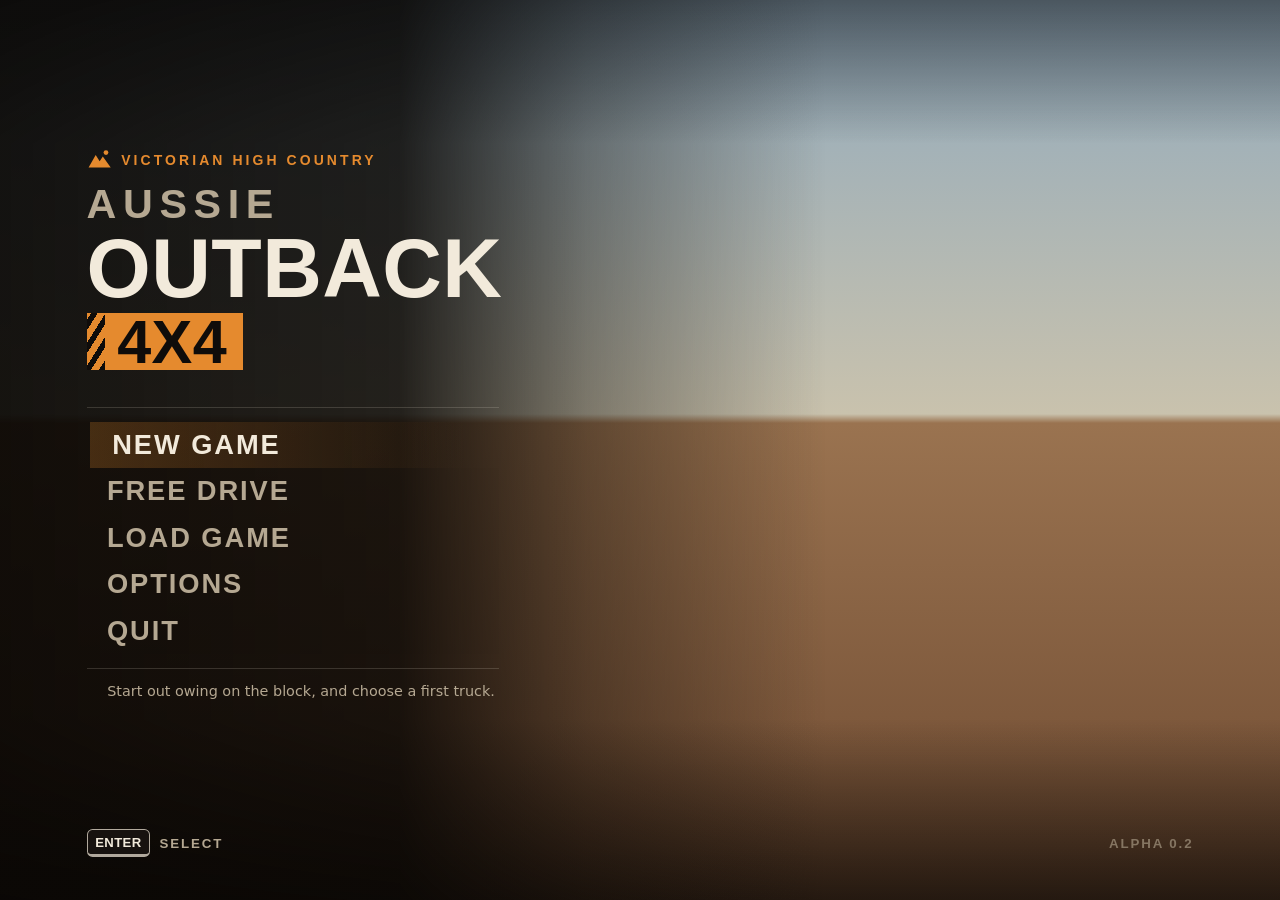
==== commit 45c7cd33: "Alpha 0.2: a used-truck yard, buying on a bill, damage by force, mud that ruts, and each device's ow" ====
--- a/ui/index.html
+++ b/ui/index.html
@@ -82,14 +82,14 @@
       <h1 class="wordmark"><span>Aussie</span><span>Outback</span><b>4x4</b></h1>
     </header>
     <nav class="menu main" data-menu="title">
-      <button data-open="newgame"><span>New game</span><small>Start out owing on the block, and choose a first truck.</small></button>
+      <button data-open="newgame" id="title-new"><span>New game</span><small>Start out owing on the block, and choose a first truck.</small></button>
       <button data-do="free_page"><span>Free drive</span><small>Any truck, anywhere. Nothing is owed and nothing is kept.</small></button>
-      <button data-open="loadgame"><span>Load game</span><small>Go on with a game you have begun.</small></button>
+      <button data-open="loadgame" id="title-load"><span>Load game</span><small>Go on with a game you have begun.</small></button>
       <button data-open="controls"><span>Options</span><small>Controls, sound and display.</small></button>
       <button data-do="quit"><span>Quit</span><small>Back to the desktop.</small></button>
     </nav>
   </div>
-  <footer class="hints"><span data-hint="accept">Select</span><span class="build">Pre-alpha</span></footer>
+  <footer class="hints"><span data-hint="accept">Select</span><span class="build">Alpha 0.2</span></footer>
 </section>
 
 <!-- Driving: the instruments. -->
@@ -100,6 +100,7 @@
     <dl id="laps" hidden>
       <dt>Lap</dt><dd id="lap-count">1</dd>
       <dt class="keep">Time</dt><dd id="lap-time" class="big keep">-:--.---</dd>
+      <dt class="keep">Section</dt><dd class="keep"><span id="lap-section">-</span> <b class="penalty" id="lap-penalty"></b></dd>
       <dt>Last</dt><dd id="lap-last">-:--.---</dd>
       <dt>Best</dt><dd id="lap-best">-:--.---</dd>
     </dl>
@@ -119,7 +120,7 @@
   </aside>
   <button class="banner" id="banner" hidden>
     <b id="banner-title"></b>
-    <span><kbd id="banner-key">Enter</kbd><span id="banner-words">Hold to enter, or click here</span></span>
+    <span><span class="glyphs" id="banner-key" data-glyph="enter"></span><span id="banner-words">Hold to enter, or click here</span></span>
     <i id="banner-hold"></i>
   </button>
 
@@ -153,6 +154,14 @@
       <span class="lock" id="lock-rear">R diff</span>
       <span class="lock" id="tyres">Tyres down</span>
     </div>
+    <!-- What works the truck: each drawn as it is on what is in hand (ui.js, Buttons). -->
+    <p class="keys" id="dash-keys">
+      <span class="four"><span class="glyphs" data-glyph="drive_mode"></span>4WD</span>
+      <span class="four"><span class="glyphs" data-glyph="diff_lock"></span>Diffs</span>
+      <span class="four"><span class="glyphs" data-glyph="tyres"></span>Tyres</span>
+      <span><span class="glyphs" data-glyph="camera"></span>View</span>
+      <span><span class="glyphs" data-glyph="reset"></span>Reset</span>
+    </p>
   </aside>
 
   <!-- On foot, the detector: how strong its signal is, and what is in the hand. -->
@@ -162,12 +171,22 @@
     <p class="detector-tip" id="detector-tip"></p>
   </aside>
 
+  <!-- On foot by a truck in the used-truck yard: what its board says, and what a look tells. -->
+  <aside class="tag" id="tag" hidden>
+    <p><span id="tag-kicker">For sale</span><b id="tag-price"></b></p>
+    <strong id="tag-title"></strong>
+    <p class="tag-facts" id="tag-facts"></p>
+  </aside>
+
+  <!-- What the truck's last blow did to it, for a few seconds after. -->
+  <aside class="blow" id="blow" hidden><span>Damage</span><b id="blow-said"></b></aside>
+
   <!-- Out of the truck, on foot: what the button does. -->
   <aside class="foot" id="foot" hidden>
-    <span id="foot-does"><kbd id="foot-key">E</kbd><span id="foot-use">Use</span></span>
-    <span id="foot-swaps"><kbd id="foot-swap-key">Q</kbd><span id="foot-swap">Empty hands</span></span>
-    <span id="foot-drops"><kbd id="foot-drop-key">G</kbd><span id="foot-drop">Put down</span></span>
-    <span id="foot-in"><kbd id="foot-hold">Hold E</kbd>Get in the truck</span>
+    <span id="foot-does"><span class="glyphs" data-glyph="enter~KeyE"></span><span id="foot-use">Use</span></span>
+    <span id="foot-swaps"><span class="glyphs" data-glyph="swap"></span><span id="foot-swap">Empty hands</span></span>
+    <span id="foot-drops"><span class="glyphs" data-glyph="drop"></span><span id="foot-drop">Put down</span></span>
+    <span id="foot-in"><span class="glyphs" data-glyph="hold:enter~KeyE"></span>Get in the truck</span>
   </aside>
 
   <!-- The map, small, about where the truck is: north up, the truck's arrow in its middle. -->
@@ -266,55 +285,52 @@
 
 <!-- Stopped in the shed's bay: the day's end, and the chest. -->
 <section class="screen" id="shed">
-  <div class="scrim scrim-full"></div>
-  <article class="card">
-    <p class="kicker">The Crossroads &nbsp;·&nbsp; Day <span id="shed-day">1</span></p>
-    <h1 class="heading">The Shed</h1>
-    <p class="about">Tin roof, a bunk, and a chest for the gold. Get out, carry what is in the tray to the chest,
-      and sleep till morning: the gold in the ground is somewhere else every time you go out.</p>
-    <dl class="facts">
-      <div><dt>In the tray</dt><dd id="shed-tray">-</dd></div>
-      <div><dt>In the chest</dt><dd id="shed-chest">-</dd></div>
-      <div><dt>In hand</dt><dd id="shed-money">$0</dd></div>
-      <div><dt>Day</dt><dd id="shed-day-2">1</dd></div>
-    </dl>
-    <nav class="tiles" data-row data-first>
+  <div class="scrim scrim-title"></div>
+  <div class="rail">
+    <header>
+      <p class="kicker">The Crossroads &nbsp;·&nbsp; Day <span id="shed-day">1</span></p>
+      <h1 class="heading">The Shed</h1>
+      <p class="about">Tin roof, a bunk, and a chest for the gold. The gold in the ground is somewhere else every time you go out.</p>
+      <dl class="facts">
+        <div><dt>In the tray</dt><dd id="shed-tray">-</dd></div>
+        <div><dt>In the chest</dt><dd id="shed-chest">-</dd></div>
+        <div><dt>In hand</dt><dd id="shed-money">$0</dd></div>
+        <div><dt>Day</dt><dd id="shed-day-2">1</dd></div>
+      </dl>
+    </header>
+    <nav class="menu main" data-menu="shed">
       <button data-do="sleep" id="shed-sleep"><span>Sleep till morning</span><small>The day ends. The game is saved, and it is half past six tomorrow.</small></button>
-      <button data-do="walk"><span>Get out</span><small>On foot. Hold the same button beside the truck to get back in.</small></button>
-    </nav>
-    <nav class="menu small row" data-row id="shed-yard" hidden>
-      <button data-do="garage"><span>Garage</span><small>Your trucks: take one out, or sell one</small></button>
-    </nav>
-    <nav class="menu small row" data-menu="shed-leave" data-row>
-      <button data-do="leave"><span>Drive on</span></button>
-      <button data-open="calendar"><span>Calendar</span></button>
-    </nav>
-  </article>
+      <button data-do="walk" id="shed-walk"><span>Get out</span><small>On foot, to carry the gold to the chest. Hold the same button by the truck to get back in.</small></button>
+      <button data-do="garage" id="shed-yard" hidden><span>Garage</span><small>Your trucks: take one out, or sell one.</small></button>
+      <button data-open="calendar"><span>Calendar</span><small>The days, the weather, and what is due.</small></button>
+      <button data-do="leave"><span>Drive on</span><small>Back to the driving.</small></button>
+    </nav>
+  </div>
   <footer class="hints"><span data-hint="accept">Select</span><span data-hint="back">Drive on</span></footer>
 </section>
 
 <!-- Stopped at the gold buyer's in town: what is in the tray is weighed and sold. -->
 <section class="screen" id="buyer">
-  <div class="scrim scrim-full"></div>
-  <article class="card">
-    <p class="kicker"><span id="buyer-town">Town</span> &nbsp;·&nbsp; Day <span id="buyer-day">1</span></p>
-    <h1 class="heading">Gold Buyer</h1>
-    <p class="about" id="buyer-about">Gold bought by weight, for cash. What is lying in the tray of your truck is put
-      on the scales: what bounced out on the way in is still out there on the track.</p>
-    <dl class="facts">
-      <div><dt>In the tray</dt><dd id="buyer-tray">-</dd></div>
-      <div><dt>Paying</dt><dd id="buyer-rate">-</dd></div>
-      <div><dt>For the lot</dt><dd id="buyer-pays">-</dd></div>
-      <div><dt>In hand</dt><dd id="buyer-money">$0</dd></div>
-    </dl>
-    <nav class="tiles" data-row data-first>
+  <div class="scrim scrim-title"></div>
+  <div class="rail">
+    <header>
+      <p class="kicker"><span id="buyer-town">Town</span> &nbsp;·&nbsp; Day <span id="buyer-day">1</span></p>
+      <h1 class="heading">Gold Buyer</h1>
+      <p class="about" id="buyer-about">Gold bought by weight, for cash. What is lying in the tray of your truck is put
+        on the scales: what bounced out on the way in is still out there on the track.</p>
+      <dl class="facts">
+        <div><dt>In the tray</dt><dd id="buyer-tray">-</dd></div>
+        <div><dt>Paying</dt><dd id="buyer-rate">-</dd></div>
+        <div><dt>For the lot</dt><dd id="buyer-pays">-</dd></div>
+        <div><dt>In hand</dt><dd id="buyer-money">$0</dd></div>
+      </dl>
+    </header>
+    <nav class="menu main" data-menu="buyer">
       <button data-do="sell" id="buyer-sell"><span>Sell the lot</span><small id="buyer-sell-words">Everything in the tray, weighed and paid for.</small></button>
-      <button data-do="walk"><span>Get out</span><small>On foot. Hold the same button beside the truck to get back in.</small></button>
-    </nav>
-    <nav class="menu small" data-menu="buyer-leave">
-      <button data-do="leave"><span>Drive on</span></button>
-    </nav>
-  </article>
+      <button data-do="walk" id="buyer-walk"><span>Get out</span><small>On foot. Hold the same button by the truck to get back in.</small></button>
+      <button data-do="leave"><span>Drive on</span><small>Back to the driving.</small></button>
+    </nav>
+  </div>
   <footer class="hints"><span data-hint="accept">Select</span><span data-hint="back">Drive on</span></footer>
 </section>
 
@@ -344,8 +360,25 @@
     <p class="show-name"><b id="yard-name"></b><span id="yard-detail"></span></p>
     <div class="show-bar">
       <nav class="show-acts" data-row id="yard-acts"></nav>
+      <p class="hints"><span data-hint="browse">Browse</span><span data-hint="accept">Select</span><span data-hint="back">Back</span></p>
       <nav class="show-tabs" data-row id="yard-tabs"></nav>
     </div>
+  </div>
+  <!-- The bill for what was asked for: what it comes to, what of it is paid from hand and
+       what goes on the debt, and what the Friday repayment would be. Accepted, or turned down. -->
+  <div class="quote" id="yard-quote" hidden>
+    <article class="card">
+      <p class="kicker" id="quote-kicker"></p>
+      <h1 class="heading">The bill</h1>
+      <table id="quote-lines"></table>
+      <dl class="facts" id="quote-facts"></dl>
+      <p class="about" id="quote-why"></p>
+      <nav class="menu small row" data-row>
+        <button data-do="confirm" id="quote-yes"><span>Accept</span></button>
+        <button data-do="reject"><span>Turn it down</span></button>
+      </nav>
+    </article>
+    <footer class="hints"><span data-hint="accept">Select</span><span data-hint="back">Turn it down</span></footer>
   </div>
 </section>
 
@@ -353,7 +386,7 @@
   <div class="night">
     <p class="kicker">Night at the Crossroads</p>
     <h1 class="heading">Day <span id="sleep-day">2</span></h1>
-    <p class="facts-line">Half past six &nbsp;·&nbsp; saved</p>
+    <p class="facts-line" id="sleep-till">Half past six &nbsp;·&nbsp; saved</p>
   </div>
 </section>
 
@@ -393,7 +426,7 @@
     <p class="clock"><b id="watch-clock">0:00.0</b><span id="watch-time"></span></p>
   </aside>
   <nav class="skipper" data-menu="watch">
-    <button data-do="skip"><kbd id="watch-key">Enter</kbd><span>Skip</span></button>
+    <button data-do="skip"><span class="glyphs" data-glyph="menu_accept"></span><span>Skip</span></button>
   </nav>
 </section>
 
@@ -497,64 +530,19 @@
     </nav>
     <div class="tab" data-panel="keys">
       <div class="pair">
-        <table>
-          <thead><tr><th>Driving</th><th></th></tr></thead>
-          <tbody>
-            <tr><td>Throttle, brake</td><td><kbd>W</kbd> <kbd>S</kbd></td></tr>
-            <tr><td>Steer</td><td><kbd>A</kbd> <kbd>D</kbd></td></tr>
-            <tr><td>Handbrake</td><td><kbd>Space</kbd></td></tr>
-            <tr><td>Gear up, down</td><td><kbd>E</kbd> <kbd>Q</kbd></td></tr>
-            <tr><td>2H, 4H, 4L</td><td><kbd>T</kbd></td></tr>
-            <tr><td>Diff locks</td><td><kbd>G</kbd></td></tr>
-            <tr><td>Air the tyres down, up</td><td><kbd>Y</kbd></td></tr>
-            <tr><td>Look round</td><td>Click, then the mouse</td></tr>
-            <tr><td>Change view</td><td><kbd>C</kbd></td></tr>
-            <tr><td>Back on the track</td><td><kbd>R</kbd></td></tr>
-            <tr><td>Pause, and the map</td><td><kbd>Esc</kbd></td></tr>
-          </tbody>
-        </table>
-        <table>
-          <thead><tr><th>On foot</th><th></th></tr></thead>
-          <tbody>
-            <tr><td>Get out, get in</td><td>Hold <kbd>E</kbd></td></tr>
-            <tr><td>Walk, run</td><td><kbd>W</kbd> <kbd>A</kbd> <kbd>S</kbd> <kbd>D</kbd>, <kbd>Shift</kbd></td></tr>
-            <tr><td>Jump</td><td><kbd>Space</kbd></td></tr>
-            <tr><td>Dig, pick up, put in, go in a door</td><td><kbd>E</kbd></td></tr>
-            <tr><td>Detector or empty hands</td><td><kbd>Q</kbd></td></tr>
-            <tr><td>Put down what you hold</td><td><kbd>G</kbd></td></tr>
-          </tbody>
-        </table>
+        <table data-controls="driving"></table>
+        <table data-controls="foot"></table>
       </div>
     </div>
     <div class="tab" data-panel="pad">
+      <div class="option">
+        <p><b>Look speed</b><i>How fast the right stick looks round, on foot and round the truck.</i></p>
+        <nav class="pips" data-row id="option-look"></nav>
+        <output id="option-look-says"></output>
+      </div>
       <div class="pair">
-        <table>
-          <thead><tr><th>Driving</th><th></th></tr></thead>
-          <tbody>
-            <tr><td>Throttle, brake</td><td><kbd>R2</kbd> <kbd>L2</kbd></td></tr>
-            <tr><td>Steer</td><td>Left stick</td></tr>
-            <tr><td>Handbrake</td><td><kbd>&#9675;</kbd></td></tr>
-            <tr><td>Gear up, down</td><td><kbd>R1</kbd> <kbd>L1</kbd></td></tr>
-            <tr><td>2H, 4H, 4L</td><td><kbd>&#9633;</kbd></td></tr>
-            <tr><td>Diff locks</td><td><kbd>&#10005;</kbd></td></tr>
-            <tr><td>Air the tyres down, up</td><td>D-pad up</td></tr>
-            <tr><td>Look round</td><td>Right stick</td></tr>
-            <tr><td>Change view</td><td><kbd>Share</kbd></td></tr>
-            <tr><td>Back on the track</td><td><kbd>&#9651;</kbd></td></tr>
-            <tr><td>Pause, and the map</td><td><kbd>Options</kbd></td></tr>
-          </tbody>
-        </table>
-        <table>
-          <thead><tr><th>On foot</th><th></th></tr></thead>
-          <tbody>
-            <tr><td>Get out, get in</td><td>Hold <kbd>&#10005;</kbd></td></tr>
-            <tr><td>Walk, run</td><td>Left stick, press it to run</td></tr>
-            <tr><td>Jump</td><td><kbd>&#9651;</kbd></td></tr>
-            <tr><td>Dig, pick up, put in, go in a door</td><td><kbd>&#10005;</kbd></td></tr>
-            <tr><td>Detector or empty hands</td><td><kbd>&#9633;</kbd></td></tr>
-            <tr><td>Put down what you hold</td><td><kbd>&#9675;</kbd></td></tr>
-          </tbody>
-        </table>
+        <table data-controls="driving"></table>
+        <table data-controls="foot"></table>
       </div>
     </div>
     <div class="tab" data-panel="sound">
@@ -577,7 +565,7 @@
       <button data-close="controls"><span>Back</span></button>
     </nav>
   </article>
-  <footer class="hints"><span data-hint="accept">Select</span><span data-hint="back">Back</span></footer>
+  <footer class="hints"><span data-hint="tabs">Tab</span><span data-hint="accept">Select</span><span data-hint="back">Back</span></footer>
 </section>
 
 <!-- The map of where the truck is, opened from the pause menu. -->
@@ -588,6 +576,7 @@
       <img id="chart-img" alt="">
       <div id="chart-labels"></div>
       <svg class="chart-arrow" id="chart-arrow" viewBox="0 0 24 24" aria-hidden="true"><path d="M12 2 L20 21 L12 16 L4 21 Z"/></svg>
+      <svg class="chart-flag" id="chart-flag" viewBox="0 0 24 24" aria-hidden="true" hidden><path d="M6 22 V2 L19 7 L8 12 V22 Z"/></svg>
     </div>
     <div class="chart-side">
       <p class="kicker">Map</p>
@@ -602,12 +591,15 @@
         <li><i class="key-line"></i>Contours, every 5 m</li>
       </ul>
       <p class="about">North is up. The bar in the corner is a hundred metres.</p>
+      <p class="label">Where to</p>
+      <p class="about" id="chart-going"></p>
+      <nav class="menu small places" id="chart-places"></nav>
       <nav class="menu small" data-menu="map">
         <button data-close="map"><span>Back</span></button>
       </nav>
     </div>
   </article>
-  <footer class="hints"><span data-hint="back">Back</span></footer>
+  <footer class="hints"><span data-hint="accept">Go there</span><span class="keys-only"><span class="glyphs" data-glyph="@mouse:left"></span>Anywhere on the map</span><span data-hint="back">Back</span></footer>
 </section>
 
 <!-- A map being read. -->
--- a/ui/ui.css
+++ b/ui/ui.css
@@ -139,12 +139,8 @@
   position: absolute; left: 6.5rem; right: 6.5rem; bottom: 3.2rem; display: flex; gap: 2.4rem; align-items: center;
   font: 600 1rem/1 var(--sign); letter-spacing: 0.14em; text-transform: uppercase; color: var(--dust);
 }
-.hints span[data-hint]::before {
-  content: attr(data-key); display: inline-grid; place-items: center; min-width: 2.1rem; height: 2.1rem;
-  padding: 0 0.5rem; margin-right: 0.7rem; border: 1px solid var(--dust); border-radius: 0.35rem;
-  color: var(--bone); letter-spacing: 0; font-size: 0.95rem;
-}
-body.pad .hints span[data-hint]::before { border-radius: 50%; padding: 0; }
+.hints > span { display: inline-flex; align-items: center; gap: 0.7rem; }
+.hints .glyphs { --glyph: 2.1rem; }
 .hints .build { margin-left: auto; opacity: 0.6; }
 /* Touched, a menu is worked by touching it: there are no keys to name. */
 body.touch:not(.pad) .hints span[data-hint] { display: none; }
@@ -193,6 +189,22 @@
   transition: width 0.12s linear; }
 .detector.over .meter i { box-shadow: 0 0 0.9rem rgba(240, 185, 58, 0.9); }
 body.touch:not(.pad) .detector { bottom: auto; top: 2.4rem; width: 18rem; }
+/* By a truck in the used-truck yard: its price tag, where the detector's panel is. */
+.tag { position: absolute; left: 50%; bottom: 6.6rem; transform: translateX(-50%); min-width: 24rem; padding: 0.75rem 1.2rem 0.9rem;
+  background: var(--panel); border-left: 0.3rem solid var(--ochre); }
+.tag p { display: flex; justify-content: space-between; align-items: baseline; gap: 2rem;
+  font: 600 0.85rem/1 var(--sign); letter-spacing: 0.16em; text-transform: uppercase; color: var(--dust); }
+.tag p b { font: 700 1.7rem/1 var(--sign); font-stretch: 75%; letter-spacing: 0.02em; color: var(--bone); }
+.tag strong { display: block; margin-top: 0.45rem; font: 700 1.35rem/1.1 var(--sign); font-stretch: 75%; text-transform: uppercase; letter-spacing: 0.02em; }
+.tag p.tag-facts { display: block; margin-top: 0.4rem; font: normal 0.95rem/1.3 var(--text); letter-spacing: 0; text-transform: none; }
+.tag.bargain { border-left-color: #f0b93a; }
+.blow { position: absolute; left: 50%; top: 6rem; transform: translateX(-50%); display: flex; align-items: baseline; gap: 1rem;
+  padding: 0.55rem 1.1rem 0.6rem; background: var(--panel); border-left: 0.3rem solid var(--clay); animation: blow 0.25s ease-out; }
+.blow span { font: 600 0.8rem/1 var(--sign); letter-spacing: 0.18em; text-transform: uppercase; color: var(--clay); }
+.blow b { font: 700 1.15rem/1.1 var(--sign); font-stretch: 75%; letter-spacing: 0.02em; }
+@keyframes blow { from { opacity: 0; transform: translate(-50%, -0.5rem); } }
+.tag.bargain p span { color: #f0b93a; }
+body.touch:not(.pad) .tag { bottom: auto; top: 2.4rem; min-width: 18rem; }
 .foot kbd { margin: 0; }
 body.touch:not(.pad) .foot { display: none; }
 /* Touched, on foot: the pad walks, the pedals and the truck's own buttons go, and the rest of
@@ -215,8 +227,6 @@
 .banner b { display: block; font: 700 1.9rem/1.1 var(--sign); font-stretch: 75%; text-transform: uppercase; letter-spacing: 0.02em; }
 .banner > span { display: inline-flex; align-items: center; gap: 0.6rem; margin-top: 0.5rem;
   font: 600 0.95rem/1 var(--sign); letter-spacing: 0.14em; text-transform: uppercase; color: var(--dust); }
-.banner kbd { margin: 0; }
-body.pad .banner kbd { border-radius: 50%; padding: 0; }
 .banner i { position: absolute; left: 0; bottom: 0; height: 0.3rem; width: 0; background: var(--ochre); }
 .banner:hover, .banner.over { background: rgba(60, 36, 16, 0.9); }
 
@@ -444,6 +454,47 @@
 kbd { display: inline-grid; place-items: center; min-width: 2rem; height: 1.9rem; padding: 0 0.5rem; margin-right: 0.2rem;
   font: 600 0.95rem/1 var(--text); color: var(--bone); border: 1px solid var(--dust); border-radius: 0.3rem; }
 
+/* ---- Buttons (ui.js, Buttons): what is pressed for something, drawn as it is on what is in
+   hand: a key's cap and the mouse, an Xbox controller's buttons, a PlayStation's. A row of
+   them is `.glyphs`; each is as tall as `--glyph` and as wide as it needs, so they are set
+   to the size of whatever they are in by setting that. One with nothing bound is not there. */
+.glyphs { --glyph: 1.9rem; --g-ink: #17120f; display: inline-flex; align-items: center; gap: 0.3rem; flex: none; vertical-align: middle; }
+.glyphs.unbound, [data-hint].unbound { display: none !important; }
+.glyphs .g { display: block; flex: none; height: var(--glyph); width: auto; overflow: visible; }
+/* What they are drawn with: a button's body and its outline, what is lit on it, a stick's
+   cap, a line across it, a mark on it, and its letters. */
+.g-b { fill: var(--g-ink); stroke: rgba(242, 234, 219, 0.7); stroke-width: 1.6; stroke-linejoin: round; }
+.g-f { fill: var(--bone); }
+.g-c { fill: rgba(242, 234, 219, 0.17); stroke: rgba(242, 234, 219, 0.7); stroke-width: 1.2; }
+.g-l { fill: none; stroke: rgba(242, 234, 219, 0.7); stroke-width: 1.4; }
+.g-s { fill: none; stroke: var(--bone); stroke-width: 2.3; stroke-linecap: round; stroke-linejoin: round; }
+.g-t { fill: var(--bone); font-family: var(--sign); font-weight: 700; font-stretch: 100%; letter-spacing: 0; text-anchor: middle; dominant-baseline: central; }
+/* A key: its cap, a little deeper along the bottom, and what is on it. */
+kbd.g-key { flex: none; height: var(--glyph); min-width: var(--glyph); margin: 0; padding: 0 calc(var(--glyph) * 0.27);
+  border: 1px solid rgba(242, 234, 219, 0.7); border-bottom-width: calc(var(--glyph) * 0.13); border-radius: calc(var(--glyph) * 0.2);
+  background: var(--g-ink); color: var(--bone); font: 700 calc(var(--glyph) * 0.47)/1 var(--sign); font-stretch: 100%;
+  letter-spacing: 0.03em; text-transform: uppercase; white-space: nowrap; }
+kbd.g-key svg { display: block; width: calc(var(--glyph) * 0.46); height: calc(var(--glyph) * 0.46); fill: var(--bone); }
+/* A word among them: Hold. */
+.g-word { margin-right: 0.15rem; font: 600 calc(var(--glyph) * 0.44)/1 var(--sign); letter-spacing: 0.14em; text-transform: uppercase; color: var(--dust); }
+/* Where they are: on foot, under the dashboard, in a table of the options, in a tip, and
+   along the bottom of the yard. */
+.foot { width: max-content; max-width: calc(100vw - 41rem); flex-wrap: wrap; justify-content: center; row-gap: 0.5rem; }
+.foot > span { white-space: nowrap; }
+.foot .glyphs { gap: 0.3rem; }
+.dash .keys { display: flex; gap: 1.15rem; margin-top: 0.85rem; padding-top: 0.7rem; border-top: 1px solid var(--line);
+  font: 600 0.72rem/1 var(--sign); letter-spacing: 0.14em; text-transform: uppercase; color: var(--dust); white-space: nowrap; }
+.dash .keys > span { display: inline-flex; align-items: center; gap: 0.4rem; }
+.dash .keys .glyphs { --glyph: 1.45rem; }
+.dash .keys.two .four, body.touch:not(.pad) .dash .keys { display: none; }
+.tab td { vertical-align: middle; }
+.tab td .glyphs { --glyph: 1.7rem; flex-wrap: wrap; }
+.tab td small { margin-left: 0.7rem; font-size: 0.85rem; color: var(--dust); }
+.tip .glyphs { --glyph: 1.65rem; margin: -0.3rem 0.1rem; vertical-align: middle; }
+.show-bar .hints { position: static; flex: 1; padding-bottom: 0.45rem; }
+/* What only the mouse does is said only while the keyboard and mouse are in hand. */
+body:not([data-kit="keys"]) .keys-only, body.touch:not(.pad) .keys-only { display: none; }
+
 /* ---- Loading: nothing under it, so it is its own picture: the map's, drifting slowly, or
    failing that the lines of a map. */
 #loading { overflow: hidden; background:
@@ -553,7 +604,6 @@
 .skipper { position: absolute; right: 2.6rem; bottom: calc(10vh + 2rem); }
 .skipper button { display: flex; align-items: center; gap: 0.7rem; padding: 0.7rem 1.2rem; background: var(--panel); border-bottom: 0.2rem solid var(--ochre);
   font: 600 1rem/1 var(--sign); letter-spacing: 0.14em; text-transform: uppercase; color: var(--bone); }
-body.pad .skipper kbd { border-radius: 50%; padding: 0; }
 
 /* The result: the time, the medal beside it, and what was paid, line by line. */
 .outcome { display: flex; align-items: center; gap: 1.6rem; margin-top: 1rem; }
@@ -727,3 +777,60 @@
 
 /* The colour that is worn, among the colours to choose from. */
 .part-row button.swatch.fitted { outline: 0.18rem solid var(--bone); outline-offset: 0.14rem; }
+
+/* A first truck's colour, chosen in the strip its truck was chosen in: a swatch and its name. */
+.lot button.colour { text-align: center; }
+.lot button.colour i { display: block; width: 100%; aspect-ratio: 16 / 9; border: 1px solid rgba(242, 234, 219, 0.25); }
+.lot button.colour b { display: block; padding: 0.35rem 0 0.2rem; font: 600 0.8rem/1.1 var(--sign); letter-spacing: 0.1em; text-transform: uppercase; color: var(--bone); }
+
+/* ---- A place stopped at (the shed, the gold buyer's) is a menu down the rail, as the main
+   menu and the pause menu are: what it is and what is there above, what to do below. */
+.rail .heading { font-size: 4.4rem; }
+.rail .about { margin-top: 0.9rem; font-size: 1.08rem; }
+.rail .facts { display: grid; grid-template-columns: 1fr 1fr; gap: 0.9rem 2rem; margin-top: 1.3rem; padding: 1rem 0 0; border-bottom: 0; }
+.rail .facts dd { font-size: 1.5rem; }
+.menu.main button:disabled span { opacity: 0.4; }
+@media (max-height: 560px) {
+  .rail .about { display: none; }
+  .rail .heading { font-size: 3rem; }
+  .rail .facts { margin-top: 0.6rem; padding-top: 0.6rem; gap: 0.4rem 2rem; }
+}
+
+/* ---- A tile of the strip that is words: a section of the auto shop, a part, something at
+   the bank's counter. The same size as a truck's picture, so the strip slides the same. */
+.lot button.tile { display: flex; flex-direction: column; justify-content: center; gap: 0.3rem; aspect-ratio: 16 / 9;
+  padding: 0.5rem 0.8rem; text-align: left; border: 1px solid var(--line); border-bottom-width: 0.25rem;
+  background: rgba(17, 13, 10, 0.86); }
+.lot button.tile b { font: 700 1.2rem/1.05 var(--sign); font-stretch: 75%; letter-spacing: 0.04em; text-transform: uppercase; color: var(--bone); }
+.lot button.tile small { font: normal 0.82rem/1.2 var(--text); color: var(--dust); }
+.lot button.tile.fitted, .lot button.colour.fitted i { border-color: var(--gum); }
+.lot button.tile.fitted small { color: var(--gum); }
+.lot button.tile.held { border-bottom-color: var(--ochre); }
+
+/* What being put back on the track has cost a lap so far, beside the section it is in. */
+#laps .penalty { color: var(--clay); margin-left: 0.5rem; font-weight: 700; }
+
+/* On the map: where the driver has said they are going, and the places to choose from. */
+.chart-flag { position: absolute; width: 1.9rem; height: 1.9rem; transform: translate(-25%, -92%); fill: var(--ochre);
+  stroke: var(--ink); stroke-width: 1.2; pointer-events: none; filter: drop-shadow(0 0.15rem 0.3rem rgba(0, 0, 0, 0.7)); }
+.chart { cursor: crosshair; }
+.menu.small.places { margin-top: 0.4rem; gap: 0; }
+.menu.small.places button { padding: 0.28rem 1rem 0.28rem 0.9rem; min-width: 0; }
+.menu.small.places button span { font-size: 1.2rem; }
+.menu.small.places button.going span { color: var(--ochre); }
+.chart-side .label { margin-top: 1.2rem; font: 600 0.8rem/1 var(--sign); letter-spacing: 0.18em; text-transform: uppercase; color: var(--dust); }
+.chart-side #chart-going { margin-top: 0.4rem; font-size: 1rem; }
+
+/* ---- The bill, over the showroom: what is on it, and what it does to what is owed. */
+.quote { position: absolute; inset: 0; background: rgba(8, 6, 4, 0.72); }
+.quote .card { width: min(46rem, 92vw); }
+.quote table { margin-top: 1.2rem; }
+.quote td:last-child { text-align: right; font-variant-numeric: tabular-nums; color: var(--bone); width: auto; }
+.quote tr.total td { border-top: 2px solid var(--dust); font-weight: 700; color: var(--bone); }
+.quote .facts { flex-wrap: wrap; gap: 1rem 2.4rem; }
+.quote .facts dd.more { color: var(--ochre); }
+.quote .about { color: var(--clay); min-height: 1.4rem; }
+#yard.quoting .show-foot { display: none; }
+.lot button.tile.carted { border-color: var(--ochre); }
+.lot button.tile.carted small { color: var(--ochre); }
+.lot button.tile.counter { background: rgba(229, 138, 46, 0.2); border-color: var(--ochre); }
